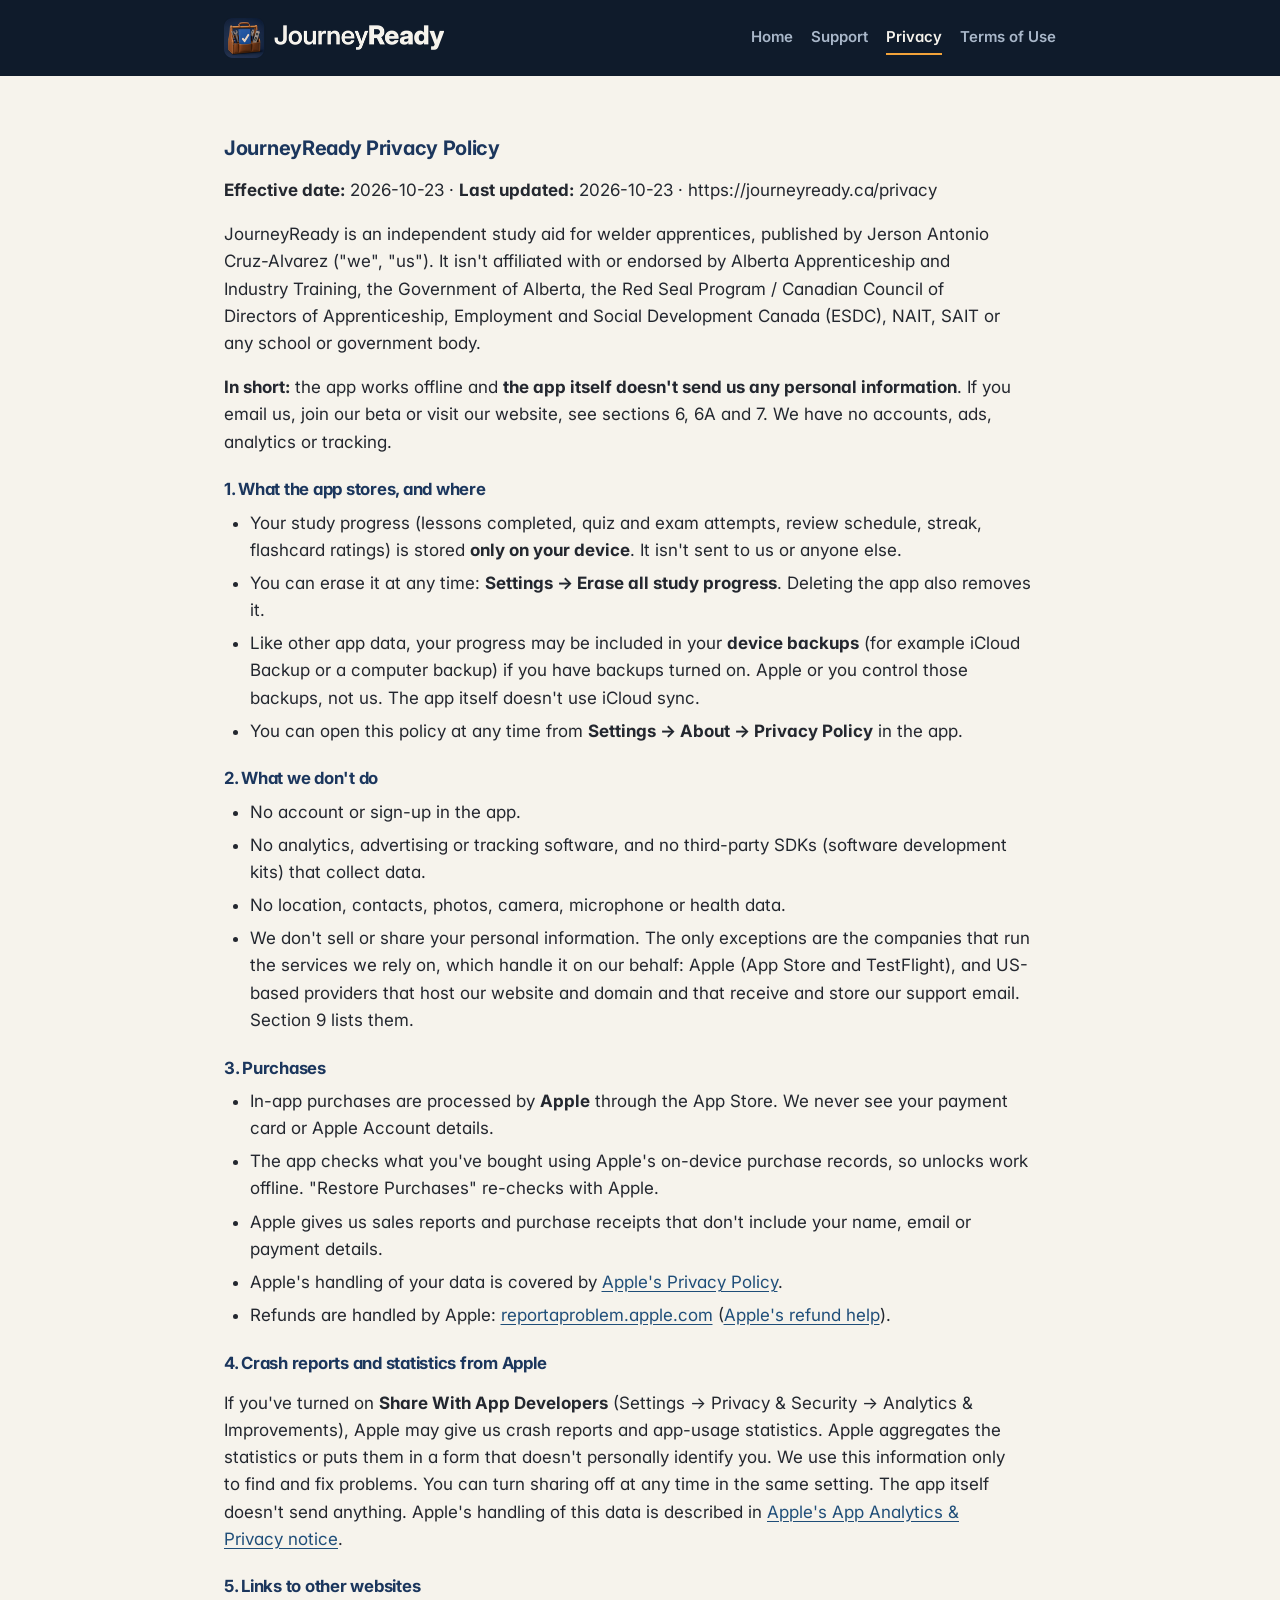
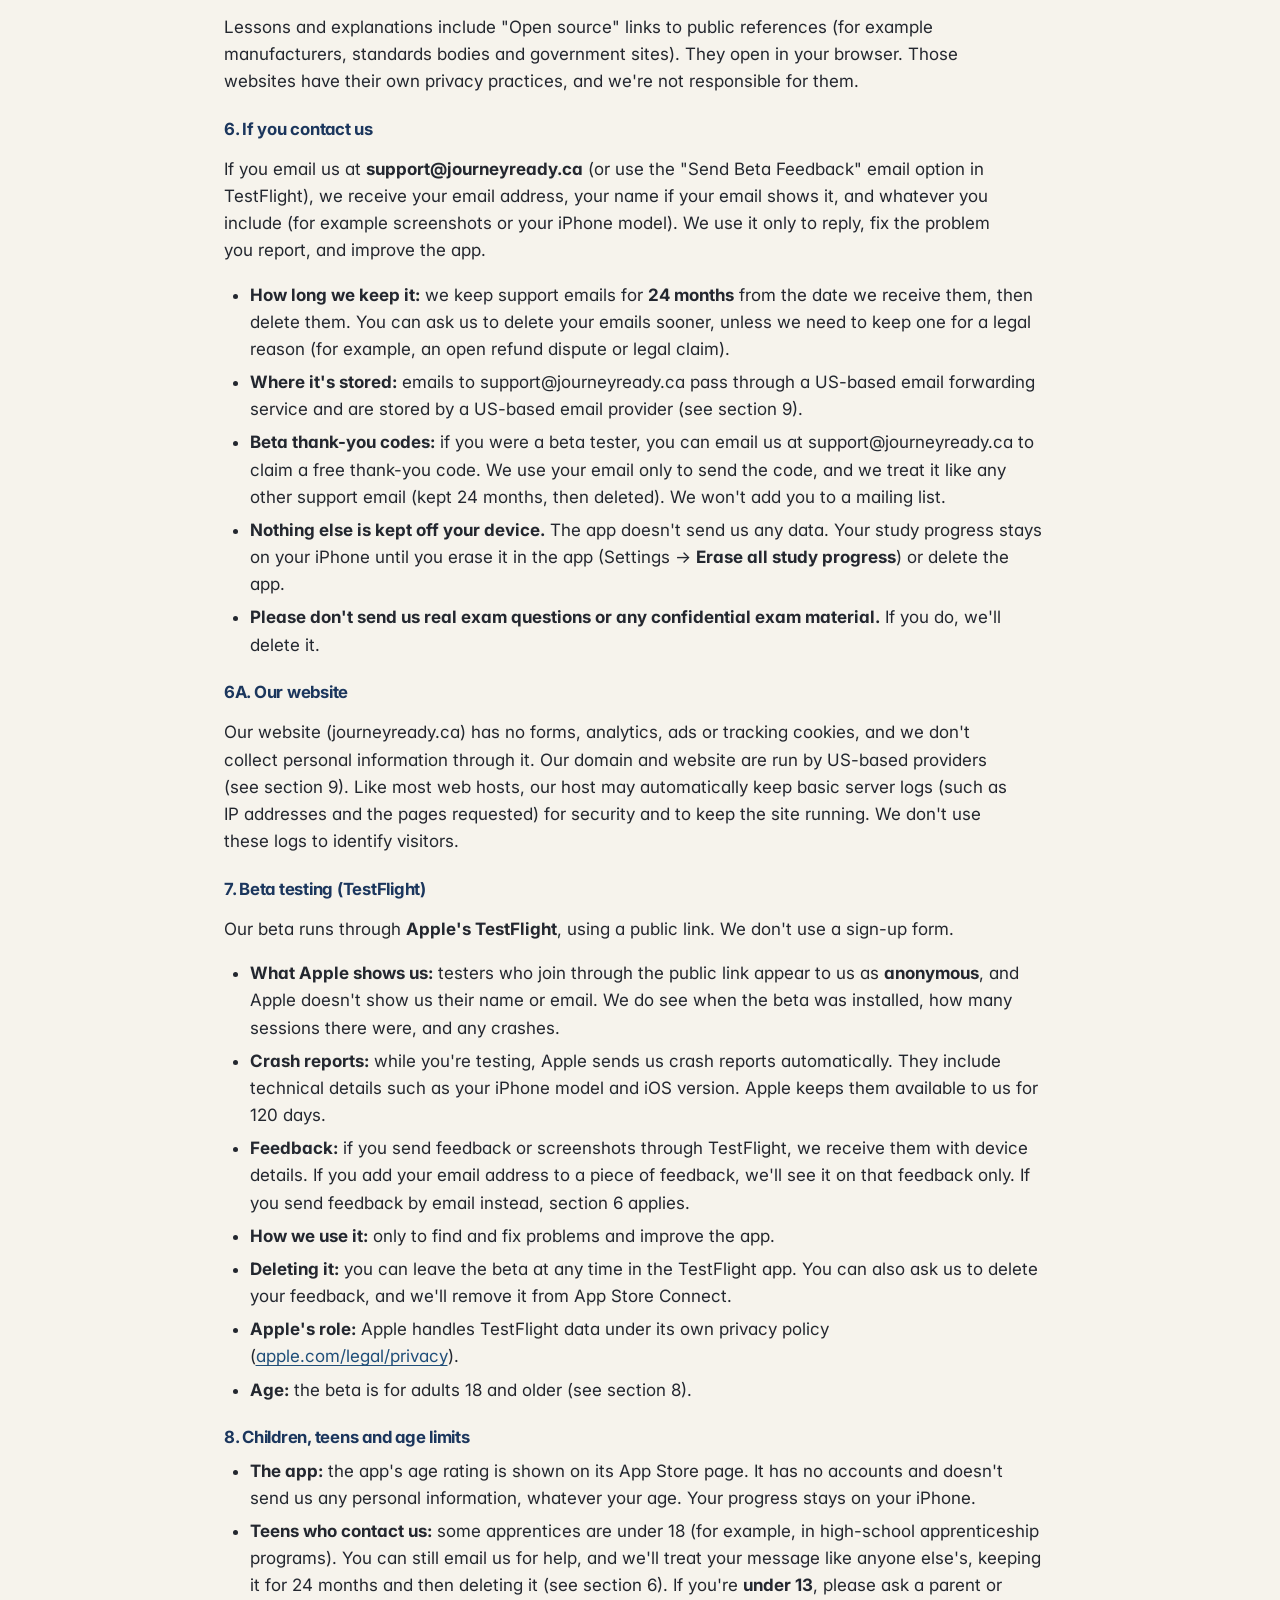
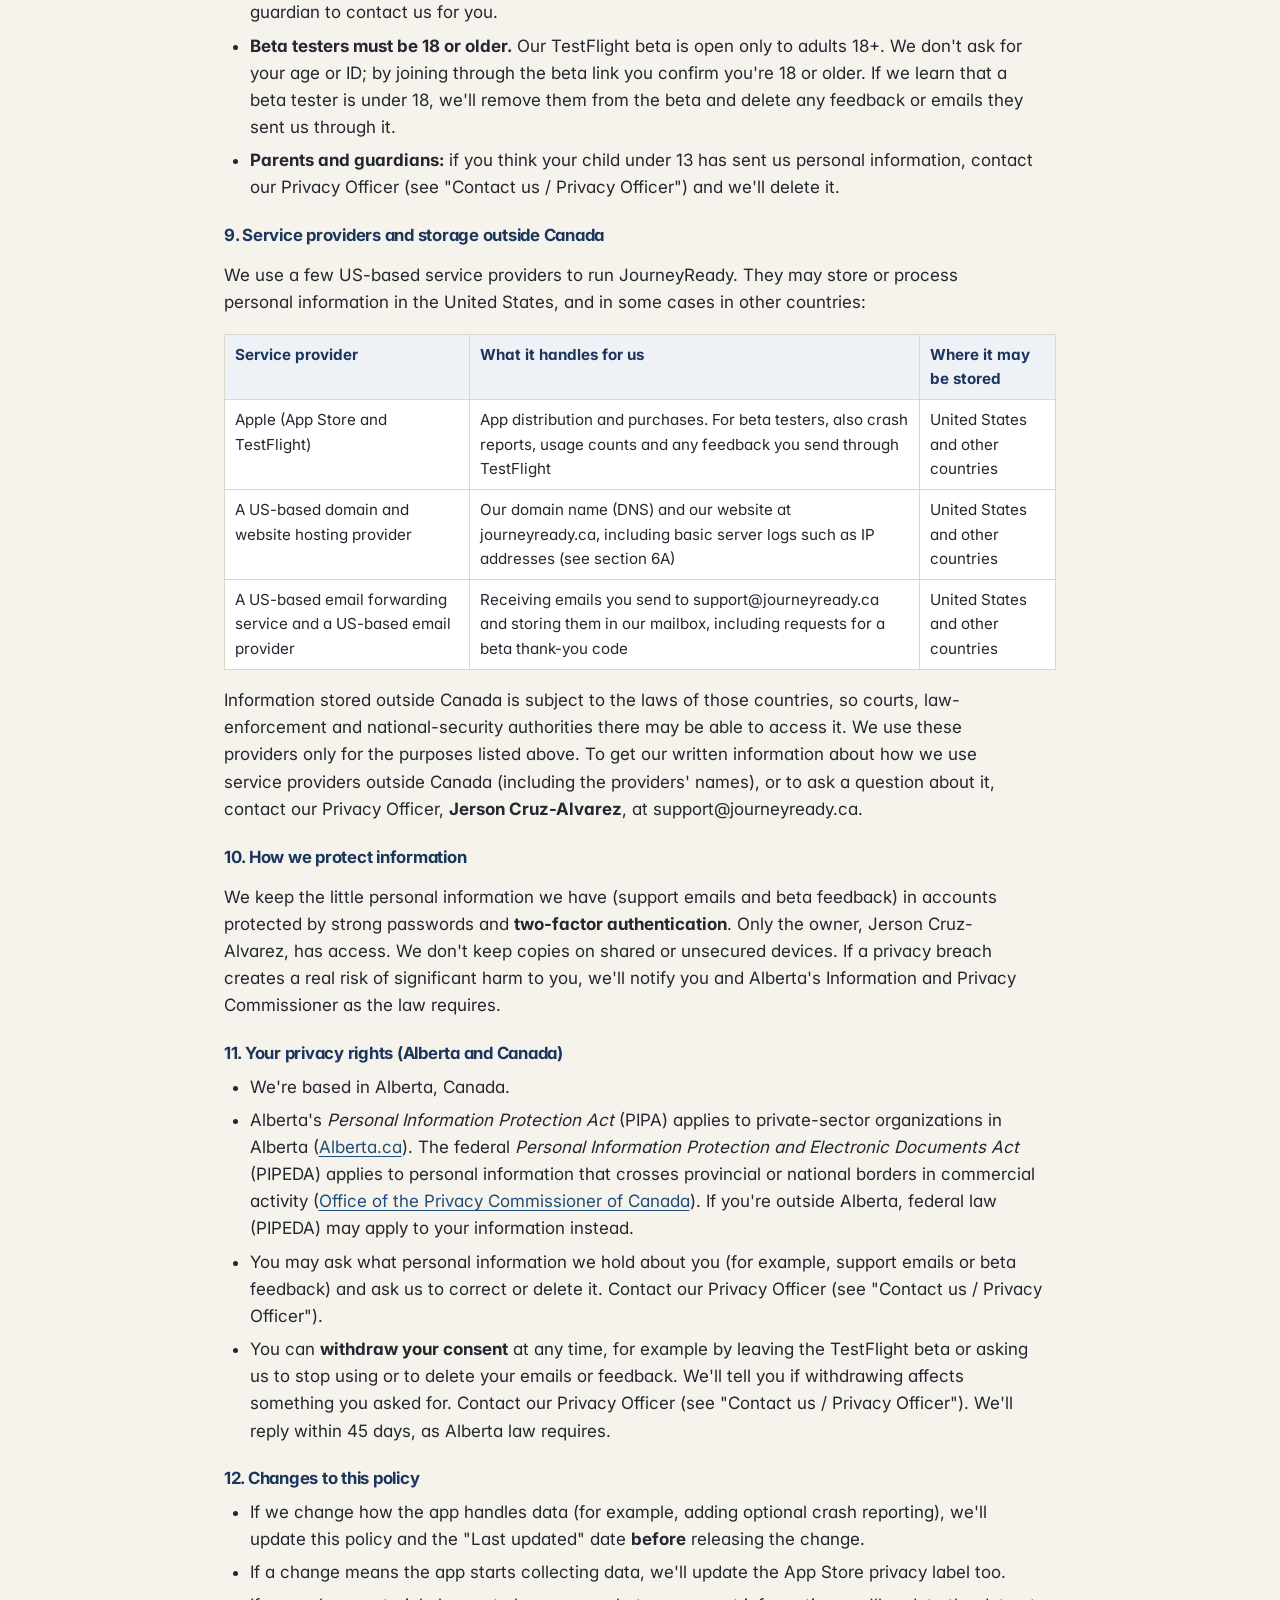
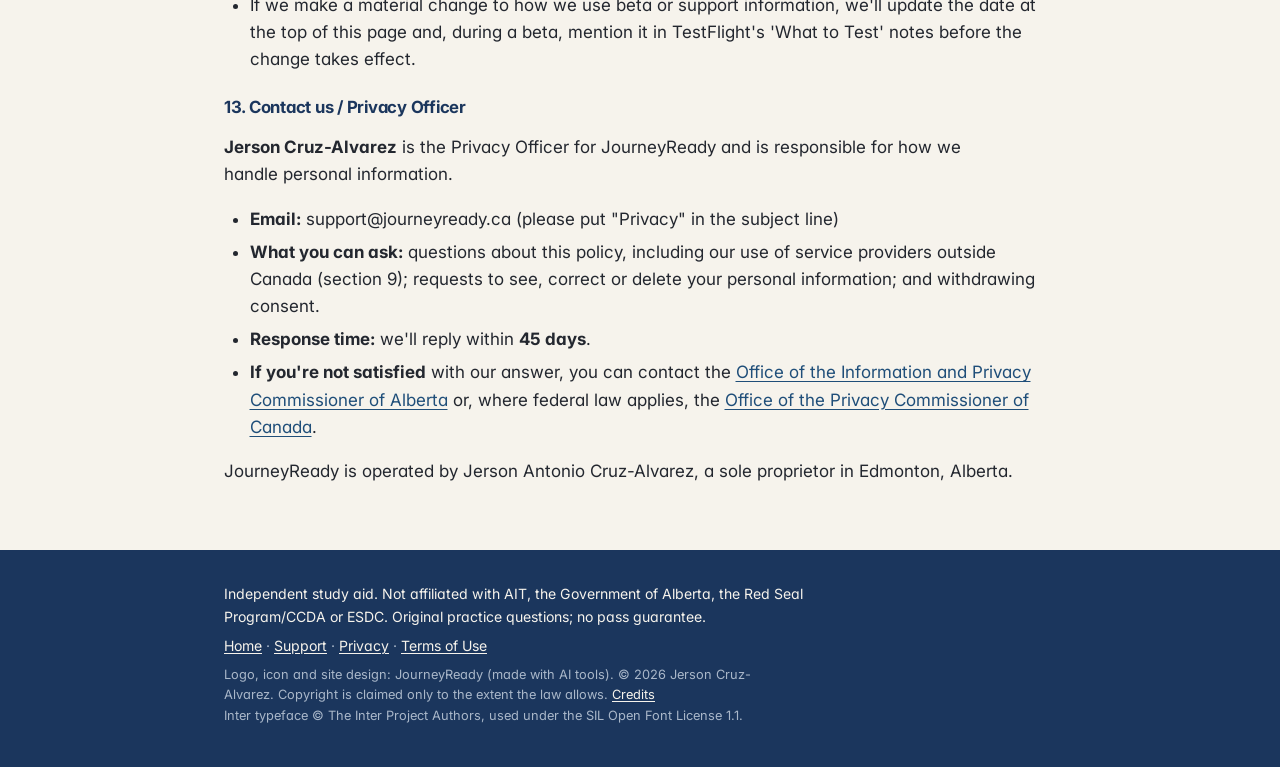
==== privacy/index.html @ 091c0ff6 "JourneyReady website" ====
<!doctype html>
<html lang="en-CA">
<head>
<meta charset="utf-8">
<meta name="viewport" content="width=device-width, initial-scale=1">
<meta http-equiv="Content-Security-Policy" content="default-src 'none'; style-src 'self'; font-src 'self'; img-src 'self'; base-uri 'none'; form-action 'none'">
<meta name="referrer" content="no-referrer">
<title>JourneyReady Privacy Policy</title>
<link rel="icon" href="/assets/favicon-32.png" sizes="32x32" type="image/png">
<link rel="icon" href="/assets/favicon-48.png" sizes="48x48" type="image/png">
<link rel="apple-touch-icon" sizes="180x180" href="/assets/apple-touch-icon.png">
<link rel="stylesheet" href="/assets/site.css">
</head>
<body class="page-privacy">
<div class="site-header"><div class="wrap">
  <a class="brand" href="/"><img src="/assets/journeyready-lockup-dark.png" alt="JourneyReady" width="220" height="40"></a>
  <nav aria-label="Site"><a href="/">Home</a> <a href="/support/">Support</a> <a href="/privacy/" aria-current="page">Privacy</a> <a href="/terms/">Terms of Use</a></nav>
</div></div>
<main class="wrap content">
<h3>JourneyReady Privacy Policy</h3>
<p><strong>Effective date:</strong> 2026-10-23  ·  <strong>Last updated:</strong> 2026-10-23  ·  https://journeyready.ca/privacy</p>
<p>JourneyReady is an independent study aid for welder apprentices, published by Jerson Antonio Cruz-Alvarez ("we", "us"). It isn't affiliated with or endorsed by Alberta Apprenticeship and Industry Training, the Government of Alberta, the Red Seal Program / Canadian Council of Directors of Apprenticeship, Employment and Social Development Canada (ESDC), NAIT, SAIT or any school or government body.</p>
<p><strong>In short:</strong> the app works offline and <strong>the app itself doesn't send us any personal information</strong>. If you email us, join our beta or visit our website, see sections 6, 6A and 7. We have no accounts, ads, analytics or tracking.</p>
<h4>1. What the app stores, and where</h4>
<ul>
<li>Your study progress (lessons completed, quiz and exam attempts, review schedule, streak, flashcard ratings) is stored <strong>only on your device</strong>. It isn't sent to us or anyone else.</li>
<li>You can erase it at any time: <strong>Settings → Erase all study progress</strong>. Deleting the app also removes it.</li>
<li>Like other app data, your progress may be included in your <strong>device backups</strong> (for example iCloud Backup or a computer backup) if you have backups turned on. Apple or you control those backups, not us. The app itself doesn't use iCloud sync.</li>
<li>You can open this policy at any time from <strong>Settings → About → Privacy Policy</strong> in the app.</li>
</ul>
<h4>2. What we don't do</h4>
<ul>
<li>No account or sign-up in the app.</li>
<li>No analytics, advertising or tracking software, and no third-party SDKs (software development kits) that collect data.</li>
<li>No location, contacts, photos, camera, microphone or health data.</li>
<li>We don't sell or share your personal information. The only exceptions are the companies that run the services we rely on, which handle it on our behalf: Apple (App Store and TestFlight), and US-based providers that host our website and domain and that receive and store our support email. Section 9 lists them.</li>
</ul>
<h4>3. Purchases</h4>
<ul>
<li>In-app purchases are processed by <strong>Apple</strong> through the App Store. We never see your payment card or Apple Account details.</li>
<li>The app checks what you've bought using Apple's on-device purchase records, so unlocks work offline. "Restore Purchases" re-checks with Apple.</li>
<li>Apple gives us sales reports and purchase receipts that don't include your name, email or payment details.</li>
<li>Apple's handling of your data is covered by <a href="https://www.apple.com/legal/privacy/">Apple's Privacy Policy</a>.</li>
<li>Refunds are handled by Apple: <a href="https://reportaproblem.apple.com/">reportaproblem.apple.com</a> (<a href="https://support.apple.com/en-ca/118223">Apple's refund help</a>).</li>
</ul>
<h4>4. Crash reports and statistics from Apple</h4>
<p>If you've turned on <strong>Share With App Developers</strong> (Settings → Privacy &amp; Security → Analytics &amp; Improvements), Apple may give us crash reports and app-usage statistics. Apple aggregates the statistics or puts them in a form that doesn't personally identify you. We use this information only to find and fix problems. You can turn sharing off at any time in the same setting. The app itself doesn't send anything. Apple's handling of this data is described in <a href="https://www.apple.com/legal/privacy/data/en/app-analytics/">Apple's App Analytics &amp; Privacy notice</a>.</p>
<h4>5. Links to other websites</h4>
<p>Lessons and explanations include "Open source" links to public references (for example manufacturers, standards bodies and government sites). They open in your browser. Those websites have their own privacy practices, and we're not responsible for them.</p>
<h4>6. If you contact us</h4>
<p>If you email us at <strong>support@journeyready.ca</strong> (or use the "Send Beta Feedback" email option in TestFlight), we receive your email address, your name if your email shows it, and whatever you include (for example screenshots or your iPhone model). We use it only to reply, fix the problem you report, and improve the app.</p>
<ul>
<li><strong>How long we keep it:</strong> we keep support emails for <strong>24 months</strong> from the date we receive them, then delete them. You can ask us to delete your emails sooner, unless we need to keep one for a legal reason (for example, an open refund dispute or legal claim).</li>
<li><strong>Where it's stored:</strong> emails to support@journeyready.ca pass through a US-based email forwarding service and are stored by a US-based email provider (see section 9).</li>
<li><strong>Beta thank-you codes:</strong> if you were a beta tester, you can email us at support@journeyready.ca to claim a free thank-you code. We use your email only to send the code, and we treat it like any other support email (kept 24 months, then deleted). We won't add you to a mailing list.</li>
<li><strong>Nothing else is kept off your device.</strong> The app doesn't send us any data. Your study progress stays on your iPhone until you erase it in the app (Settings → <strong>Erase all study progress</strong>) or delete the app.</li>
<li><strong>Please don't send us real exam questions or any confidential exam material.</strong> If you do, we'll delete it.</li>
</ul>
<h4>6A. Our website</h4>
<p>Our website (journeyready.ca) has no forms, analytics, ads or tracking cookies, and we don't collect personal information through it. Our domain and website are run by US-based providers (see section 9). Like most web hosts, our host may automatically keep basic server logs (such as IP addresses and the pages requested) for security and to keep the site running. We don't use these logs to identify visitors.</p>
<h4>7. Beta testing (TestFlight)</h4>
<p>Our beta runs through <strong>Apple's TestFlight</strong>, using a public link. We don't use a sign-up form.</p>
<ul>
<li><strong>What Apple shows us:</strong> testers who join through the public link appear to us as <strong>anonymous</strong>, and Apple doesn't show us their name or email. We do see when the beta was installed, how many sessions there were, and any crashes.</li>
<li><strong>Crash reports:</strong> while you're testing, Apple sends us crash reports automatically. They include technical details such as your iPhone model and iOS version. Apple keeps them available to us for 120 days.</li>
<li><strong>Feedback:</strong> if you send feedback or screenshots through TestFlight, we receive them with device details. If you add your email address to a piece of feedback, we'll see it on that feedback only. If you send feedback by email instead, section 6 applies.</li>
<li><strong>How we use it:</strong> only to find and fix problems and improve the app.</li>
<li><strong>Deleting it:</strong> you can leave the beta at any time in the TestFlight app. You can also ask us to delete your feedback, and we'll remove it from App Store Connect.</li>
<li><strong>Apple's role:</strong> Apple handles TestFlight data under its own privacy policy (<a href="https://www.apple.com/legal/privacy/">apple.com/legal/privacy</a>).</li>
<li><strong>Age:</strong> the beta is for adults 18 and older (see section 8).</li>
</ul>
<h4>8. Children, teens and age limits</h4>
<ul>
<li><strong>The app:</strong> the app's age rating is shown on its App Store page. It has no accounts and doesn't send us any personal information, whatever your age. Your progress stays on your iPhone.</li>
<li><strong>Teens who contact us:</strong> some apprentices are under 18 (for example, in high-school apprenticeship programs). You can still email us for help, and we'll treat your message like anyone else's, keeping it for 24 months and then deleting it (see section 6). If you're <strong>under 13</strong>, please ask a parent or guardian to contact us for you.</li>
<li><strong>Beta testers must be 18 or older.</strong> Our TestFlight beta is open only to adults 18+. We don't ask for your age or ID; by joining through the beta link you confirm you're 18 or older. If we learn that a beta tester is under 18, we'll remove them from the beta and delete any feedback or emails they sent us through it.</li>
<li><strong>Parents and guardians:</strong> if you think your child under 13 has sent us personal information, contact our Privacy Officer (see "Contact us / Privacy Officer") and we'll delete it.</li>
</ul>
<h4>9. Service providers and storage outside Canada</h4>
<p>We use a few US-based service providers to run JourneyReady. They may store or process personal information in the United States, and in some cases in other countries:</p>
<table>
<thead>
<tr>
<th>Service provider</th>
<th>What it handles for us</th>
<th>Where it may be stored</th>
</tr>
</thead>
<tbody>
<tr>
<td>Apple (App Store and TestFlight)</td>
<td>App distribution and purchases. For beta testers, also crash reports, usage counts and any feedback you send through TestFlight</td>
<td>United States and other countries</td>
</tr>
<tr>
<td>A US-based domain and website hosting provider</td>
<td>Our domain name (DNS) and our website at journeyready.ca, including basic server logs such as IP addresses (see section 6A)</td>
<td>United States and other countries</td>
</tr>
<tr>
<td>A US-based email forwarding service and a US-based email provider</td>
<td>Receiving emails you send to support@journeyready.ca and storing them in our mailbox, including requests for a beta thank-you code</td>
<td>United States and other countries</td>
</tr>
</tbody>
</table>
<p>Information stored outside Canada is subject to the laws of those countries, so courts, law-enforcement and national-security authorities there may be able to access it. We use these providers only for the purposes listed above.
To get our written information about how we use service providers outside Canada (including the providers' names), or to ask a question about it, contact our Privacy Officer, <strong>Jerson Cruz-Alvarez</strong>, at support@journeyready.ca.</p>
<h4>10. How we protect information</h4>
<p>We keep the little personal information we have (support emails and beta feedback) in accounts protected by strong passwords and <strong>two-factor authentication</strong>. Only the owner, Jerson Cruz-Alvarez, has access. We don't keep copies on shared or unsecured devices. If a privacy breach creates a real risk of significant harm to you, we'll notify you and Alberta's Information and Privacy Commissioner as the law requires.</p>
<h4>11. Your privacy rights (Alberta and Canada)</h4>
<ul>
<li>We're based in Alberta, Canada.</li>
<li>Alberta's <em>Personal Information Protection Act</em> (PIPA) applies to private-sector organizations in Alberta (<a href="https://www.alberta.ca/personal-information-protection-act">Alberta.ca</a>). The federal <em>Personal Information Protection and Electronic Documents Act</em> (PIPEDA) applies to personal information that crosses provincial or national borders in commercial activity (<a href="https://www.priv.gc.ca/en/privacy-topics/privacy-laws-in-canada/the-personal-information-protection-and-electronic-documents-act-pipeda/pipeda_brief/">Office of the Privacy Commissioner of Canada</a>). If you're outside Alberta, federal law (PIPEDA) may apply to your information instead.</li>
<li>You may ask what personal information we hold about you (for example, support emails or beta feedback) and ask us to correct or delete it. Contact our Privacy Officer (see "Contact us / Privacy Officer").</li>
<li>You can <strong>withdraw your consent</strong> at any time, for example by leaving the TestFlight beta or asking us to stop using or to delete your emails or feedback. We'll tell you if withdrawing affects something you asked for. Contact our Privacy Officer (see "Contact us / Privacy Officer"). We'll reply within 45 days, as Alberta law requires.</li>
</ul>
<h4>12. Changes to this policy</h4>
<ul>
<li>If we change how the app handles data (for example, adding optional crash reporting), we'll update this policy and the "Last updated" date <strong>before</strong> releasing the change.</li>
<li>If a change means the app starts collecting data, we'll update the App Store privacy label too.</li>
<li>If we make a material change to how we use beta or support information, we'll update the date at the top of this page and, during a beta, mention it in TestFlight's 'What to Test' notes before the change takes effect.</li>
</ul>
<h4>13. Contact us / Privacy Officer</h4>
<p><strong>Jerson Cruz-Alvarez</strong> is the Privacy Officer for JourneyReady and is responsible for how we handle personal information.</p>
<ul>
<li><strong>Email:</strong> support@journeyready.ca (please put "Privacy" in the subject line)</li>
<li><strong>What you can ask:</strong> questions about this policy, including our use of service providers outside Canada (section 9); requests to see, correct or delete your personal information; and withdrawing consent.</li>
<li><strong>Response time:</strong> we'll reply within <strong>45 days</strong>.</li>
<li><strong>If you're not satisfied</strong> with our answer, you can contact the <a href="https://oipc.ab.ca/">Office of the Information and Privacy Commissioner of Alberta</a> or, where federal law applies, the <a href="https://www.priv.gc.ca/">Office of the Privacy Commissioner of Canada</a>.</li>
</ul>
<p>JourneyReady is operated by Jerson Antonio Cruz-Alvarez, a sole proprietor in Edmonton, Alberta.</p>
</main>
<footer class="site-footer"><div class="wrap">
  <p class="site-disclaimer">Independent study aid. Not affiliated with AIT, the Government of Alberta, the Red Seal Program/CCDA or ESDC. Original practice questions; no pass guarantee.</p>
  <p><a href="/">Home</a> · <a href="/support/">Support</a> · <a href="/privacy/">Privacy</a> · <a href="/terms/">Terms of Use</a></p>
  <p class="credit">Logo, icon and site design: JourneyReady (made with AI tools). © 2026 Jerson Cruz-Alvarez. Copyright is claimed only to the extent the law allows. <a href="/support/#credits">Credits</a><br>Inter typeface © The Inter Project Authors, used under the SIL Open Font License 1.1.</p>
</div></footer>
</body>
</html>
---- assets/site.css ----
/* journeyready.ca: brand stylesheet (brand/BRAND.md). Self-hosted font only; no external requests. */
@font-face{font-family:"Inter";src:url("fonts/Inter-Variable-latin.woff2") format("woff2");font-weight:100 900;font-display:swap}
:root{--navy:#1B365D;--night:#0F1B2B;--ink:#1F4E79;--amber:#F2A33A;--paper:#F6F3EC;--text:#23272F;--slate:#5C6672;--steel:#A9B7C9;--line:#DDD7CA;--card:#FFFFFF}
*{box-sizing:border-box}
html{-webkit-text-size-adjust:100%}
body{margin:0;font:17px/1.6 Inter,system-ui,-apple-system,"Segoe UI",Roboto,sans-serif;color:var(--text);background:var(--paper);font-feature-settings:"cv11" 1}
.wrap{max-width:880px;margin:0 auto;padding:0 24px}
a{color:var(--ink);text-underline-offset:.15em}
a:hover{color:var(--navy)}
:focus-visible{outline:3px solid var(--amber);outline-offset:2px;border-radius:4px}
/* header */
.site-header{background:var(--night);color:var(--paper)}
.site-header .wrap{display:flex;align-items:center;justify-content:space-between;gap:16px;min-height:76px;flex-wrap:wrap;padding-top:10px;padding-bottom:10px}
.brand img{display:block;height:40px;width:auto}
.site-header nav{display:flex;gap:6px 18px;flex-wrap:wrap;font-weight:600;font-size:15px}
.site-header nav a{color:var(--steel);text-decoration:none;padding:4px 0;border-bottom:2px solid transparent}
.site-header nav a:hover,.site-header nav a[aria-current=page]{color:var(--paper);border-bottom-color:var(--amber)}
/* content */
.content{padding-top:28px;padding-bottom:48px}
h1,h2,h3,h4{color:var(--navy);line-height:1.2;letter-spacing:-.015em}
h1{font-weight:800;font-size:clamp(2rem,5vw,3rem);margin:.4em 0 .35em}
h2{font-weight:700;font-size:1.7rem;margin:1.9em 0 .6em;padding-bottom:.3em;border-bottom:1px solid var(--line)}
h3{font-weight:700;font-size:1.25rem;margin:1.6em 0 .4em}
h4{font-weight:700;font-size:1.05rem;margin:1.4em 0 .3em}
p,li{max-width:72ch}
main ul,main ol{padding-left:1.5em;margin:.6em 0 1em}
main li{margin:.35em 0}
main li>ul,main li>ol{margin:.45em 0 .2em;padding-left:1.4em;list-style:circle}
main li li{margin:.25em 0}
code{font-size:.92em;background:#ECE7DC;padding:.05em .35em;border-radius:4px}
table{border-collapse:collapse;width:100%;margin:1em 0;font-size:.95rem;background:var(--card)}
td,th{border:1px solid var(--line);padding:8px 10px;vertical-align:top;text-align:left}
th{background:#EEF1F5;color:var(--navy)}
/* landing (home) classes from launch/landing.html */
.page-home .content>header{background:var(--night);color:var(--paper);margin:0 -24px;padding:28px 24px 30px;border-radius:0 0 20px 20px}
.page-home .content>header h1{color:var(--paper);margin-top:.2em}
.page-home .content>header .sub,.page-home .content>header .small{color:var(--steel)}
.page-home .content{padding-top:0}
.sub{color:var(--slate);font-size:1.15rem}
.small{color:var(--slate);font-size:.88rem}
.cta{display:inline-block;background:var(--amber);color:var(--night);font-weight:700;padding:13px 22px;border-radius:12px;text-decoration:none;margin:12px 0}
.cta:hover{color:var(--night);filter:brightness(1.05)}
.cta-pending{cursor:default;background:transparent;color:var(--amber);border:2px solid var(--amber)}
.cta-pending:hover{color:var(--amber);filter:none}
.grid{display:grid;grid-template-columns:repeat(auto-fit,minmax(240px,1fr));gap:14px}
.card{background:var(--card);border:1px solid var(--line);border-radius:14px;padding:16px 18px;box-shadow:0 2px 8px rgba(27,54,93,.06)}
.card strong{color:var(--navy)}
.q{background:var(--card);border:1px solid var(--line);border-radius:14px;padding:16px;margin:14px 0}.q ol{list-style:upper-alpha;padding-left:1.4em}
details{margin-top:8px}summary{cursor:pointer;color:var(--ink);font-weight:600}
.tag{font-size:.8rem;color:var(--slate)}
.content>footer{margin-top:3em;color:var(--slate);font-size:.88rem;border-top:1px solid var(--line);padding-top:1em}
/* site footer */
.site-footer{background:var(--navy);color:var(--steel);font-size:.88rem;padding:26px 0 34px}
.site-footer a{color:var(--paper)}
.site-footer p{margin:.5em 0}
.site-footer .site-disclaimer{color:var(--paper)}
.site-footer .credit{font-size:.8rem}
@media (max-width:520px){body{font-size:16px}.brand img{height:34px}}
@media print{.site-header,.site-footer{background:none;color:#000}}
@media (max-width:720px){table{display:block;overflow-x:auto;-webkit-overflow-scrolling:touch}}
.content{overflow-wrap:anywhere}
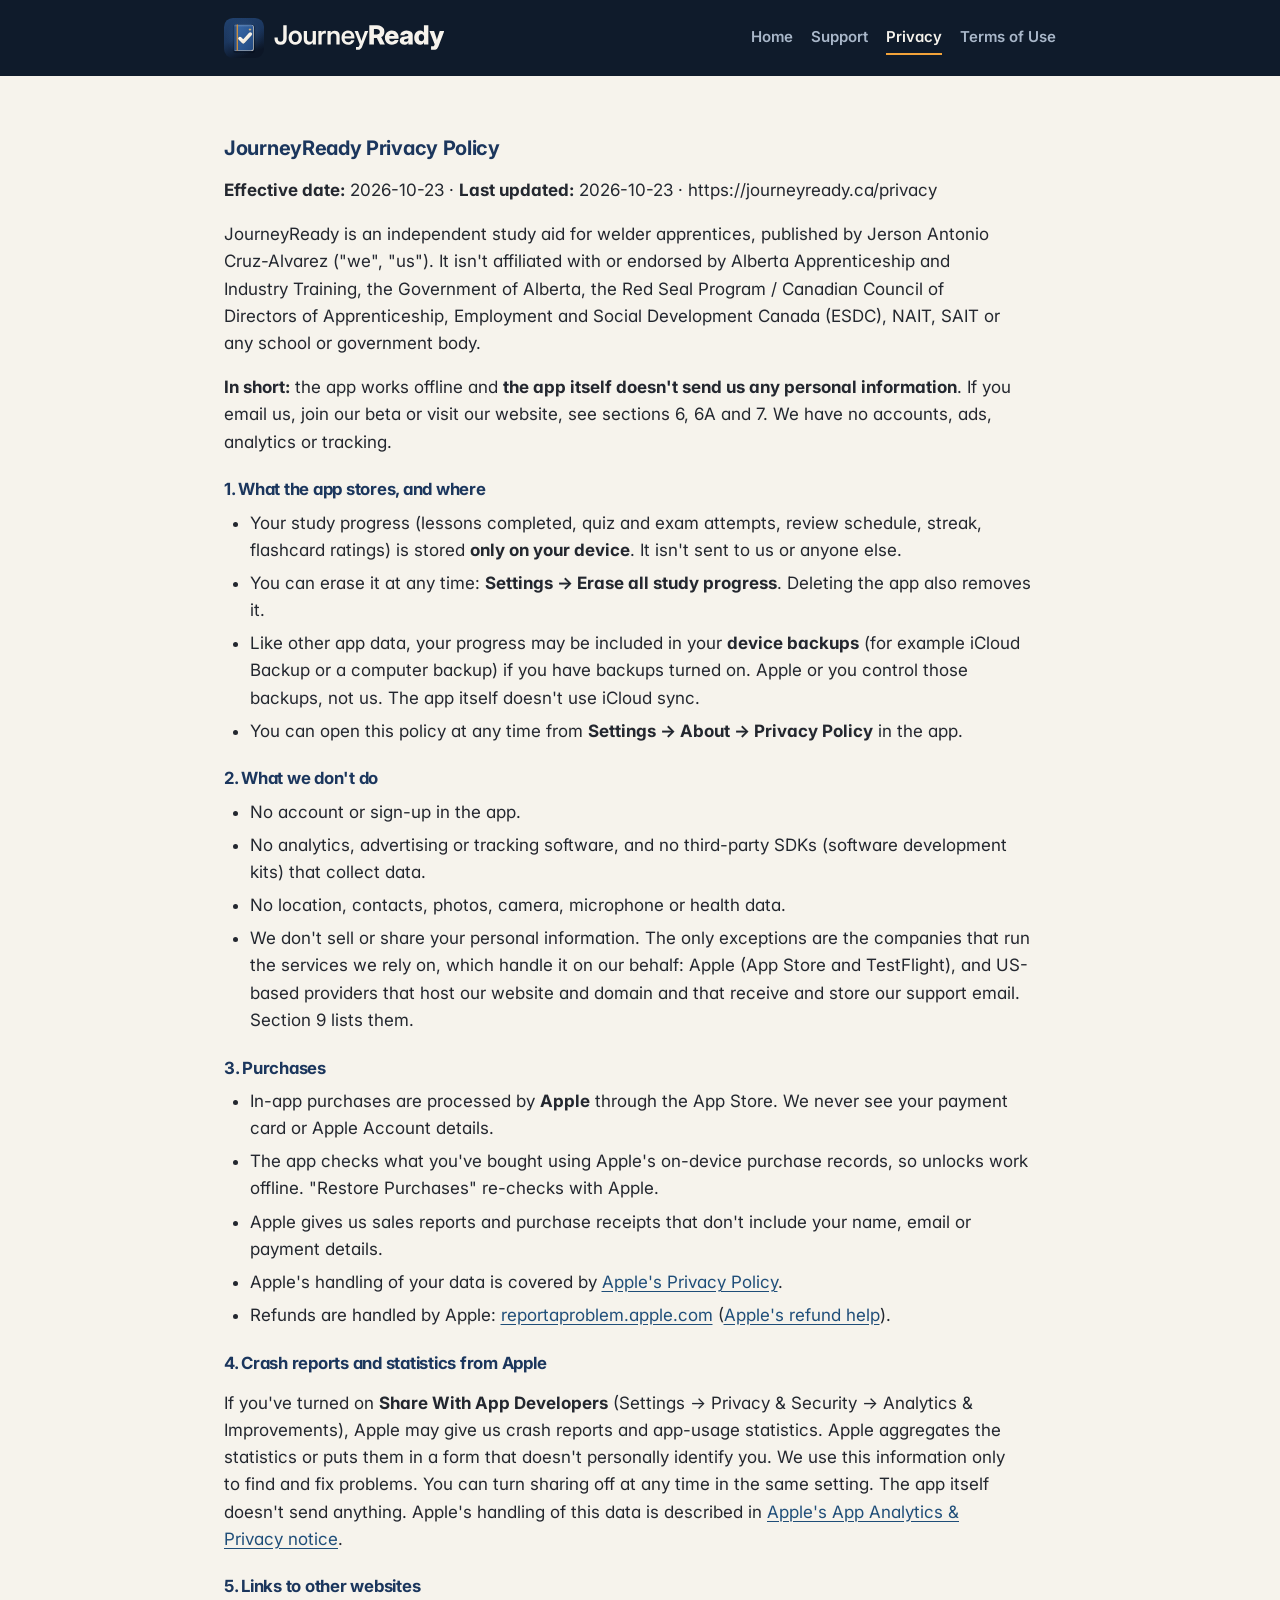
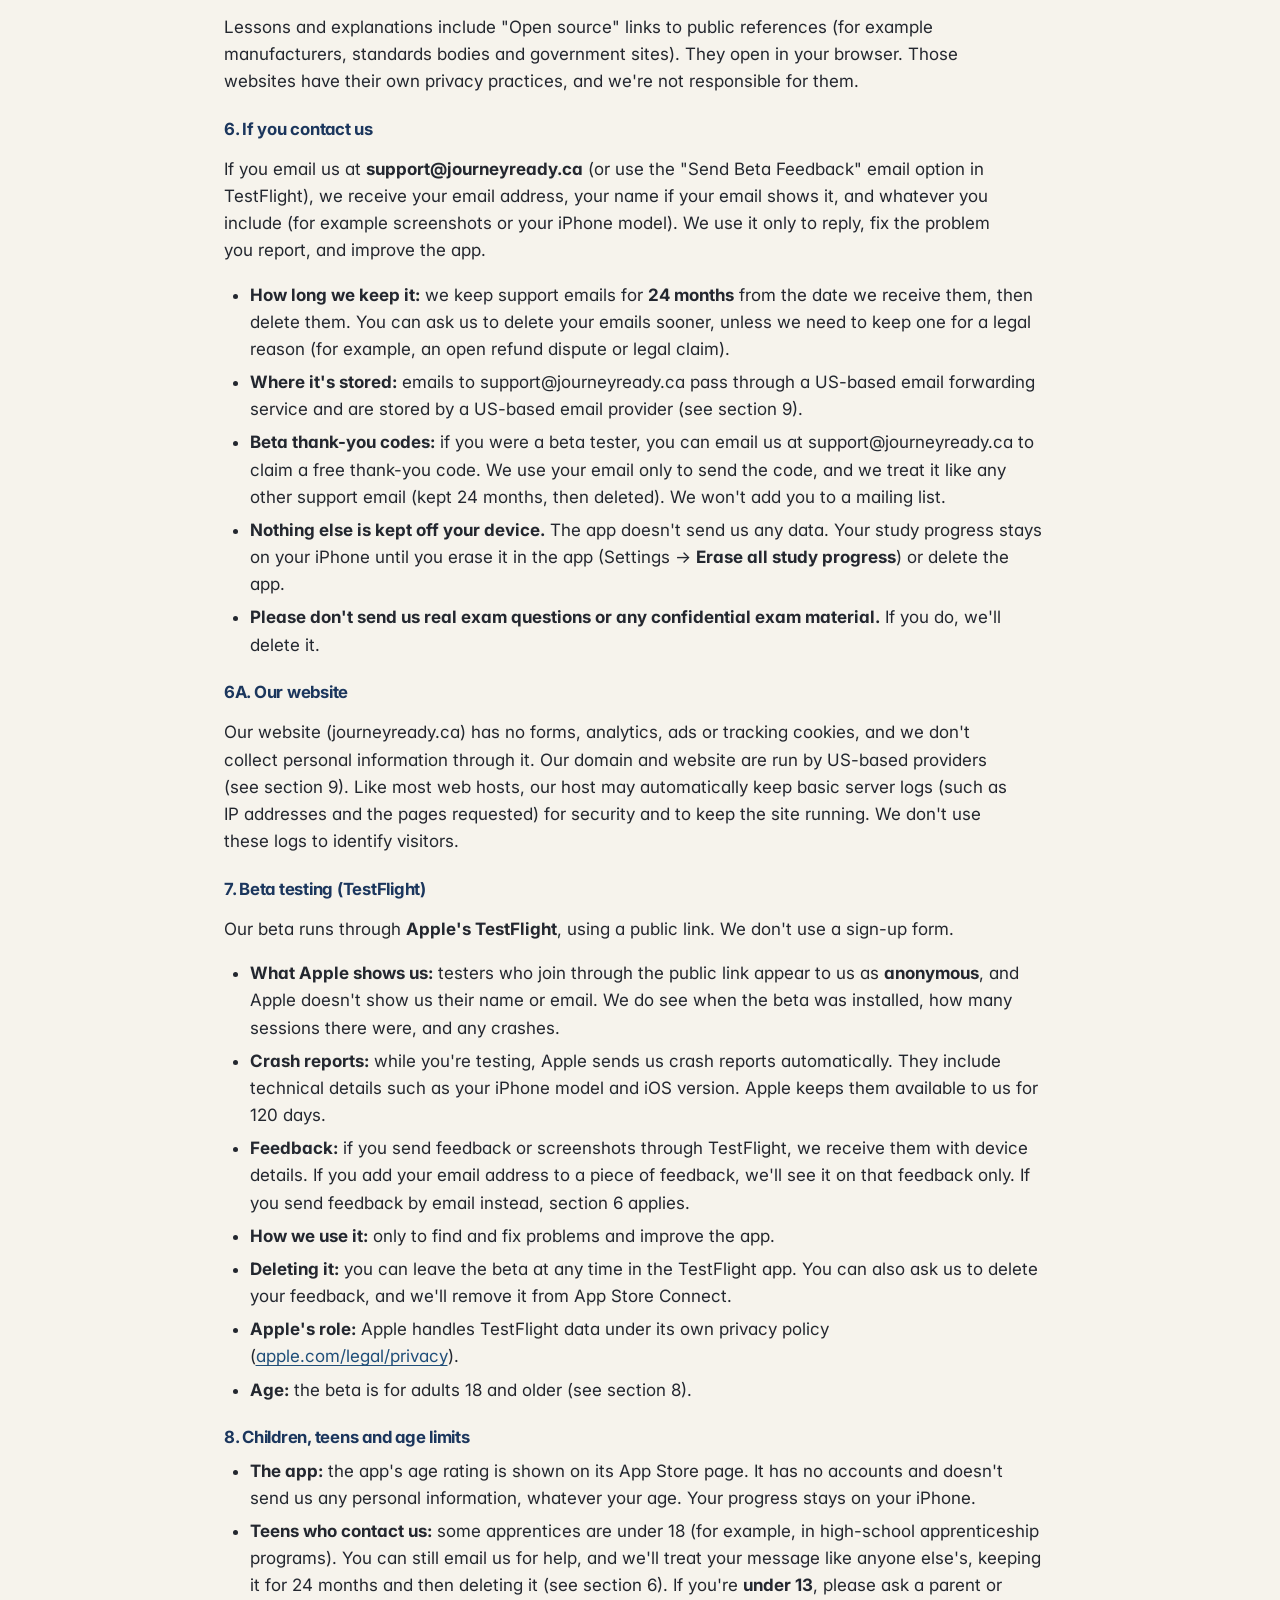
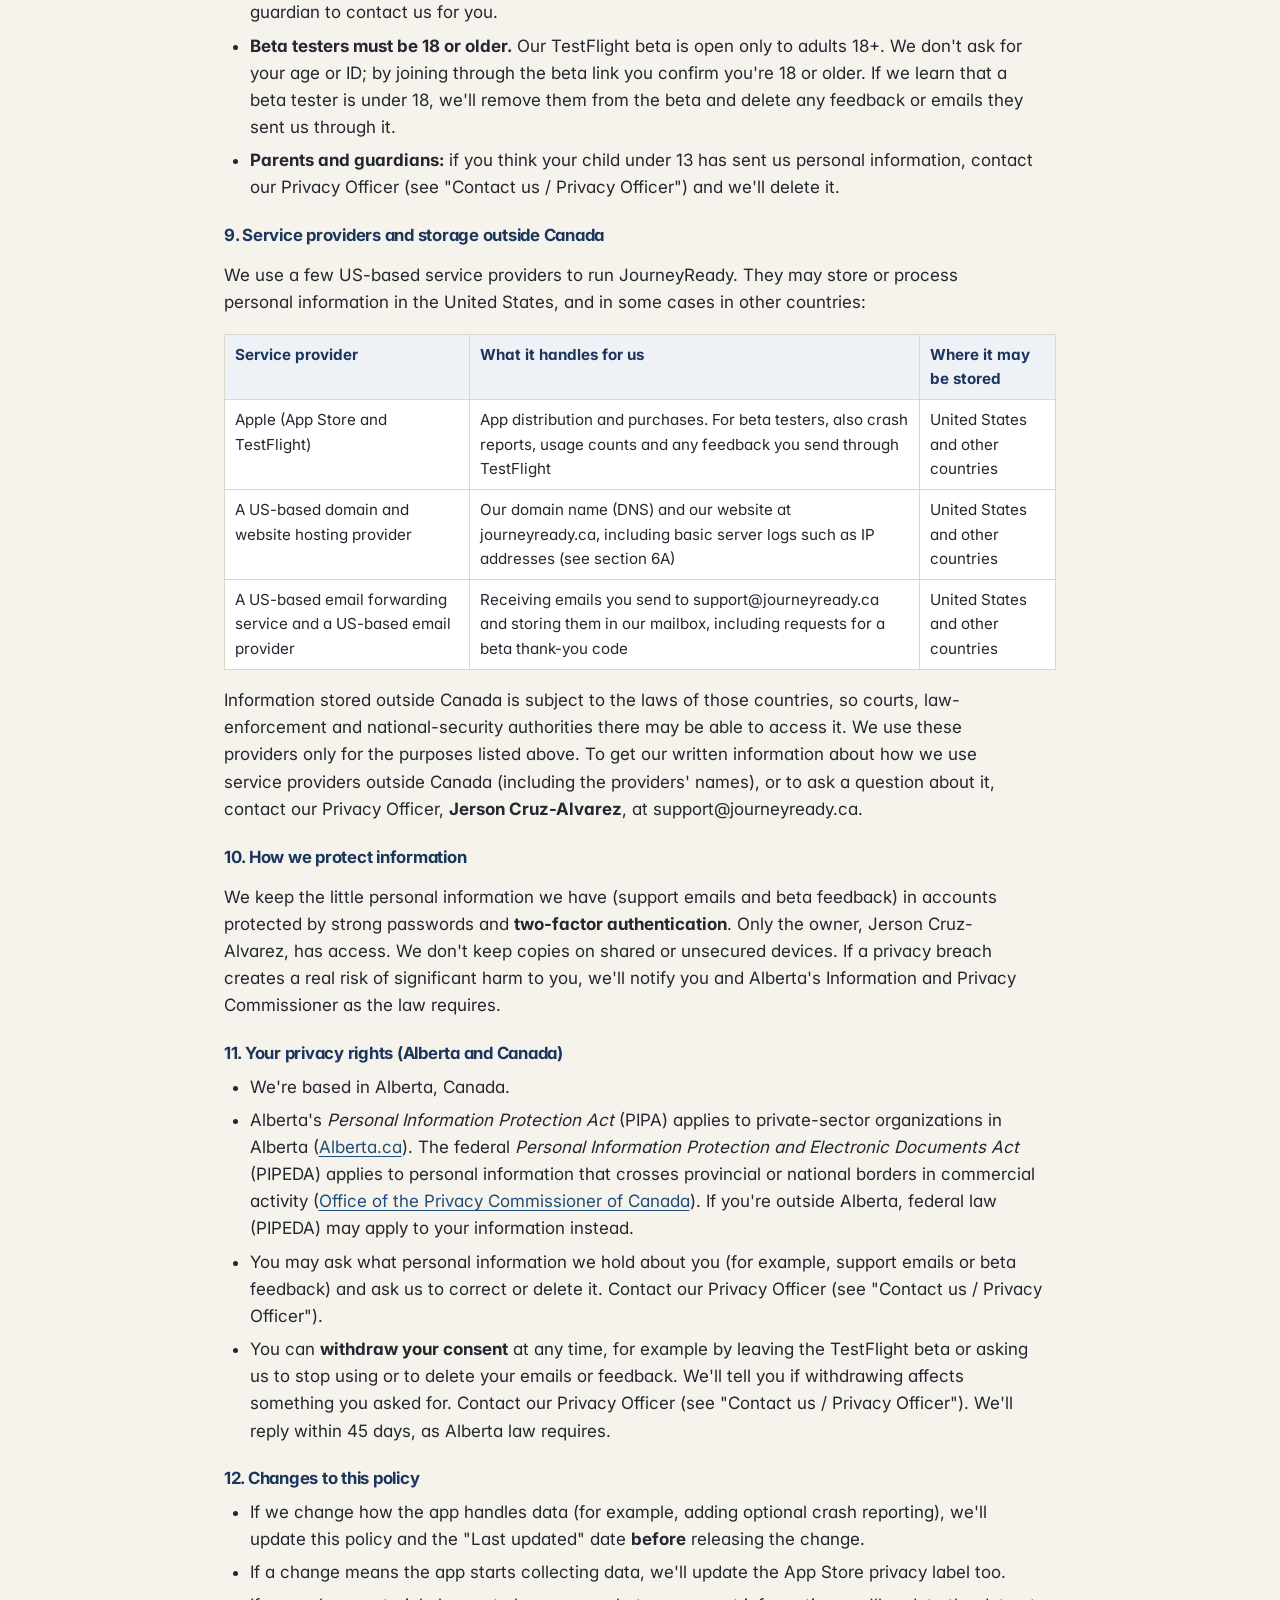
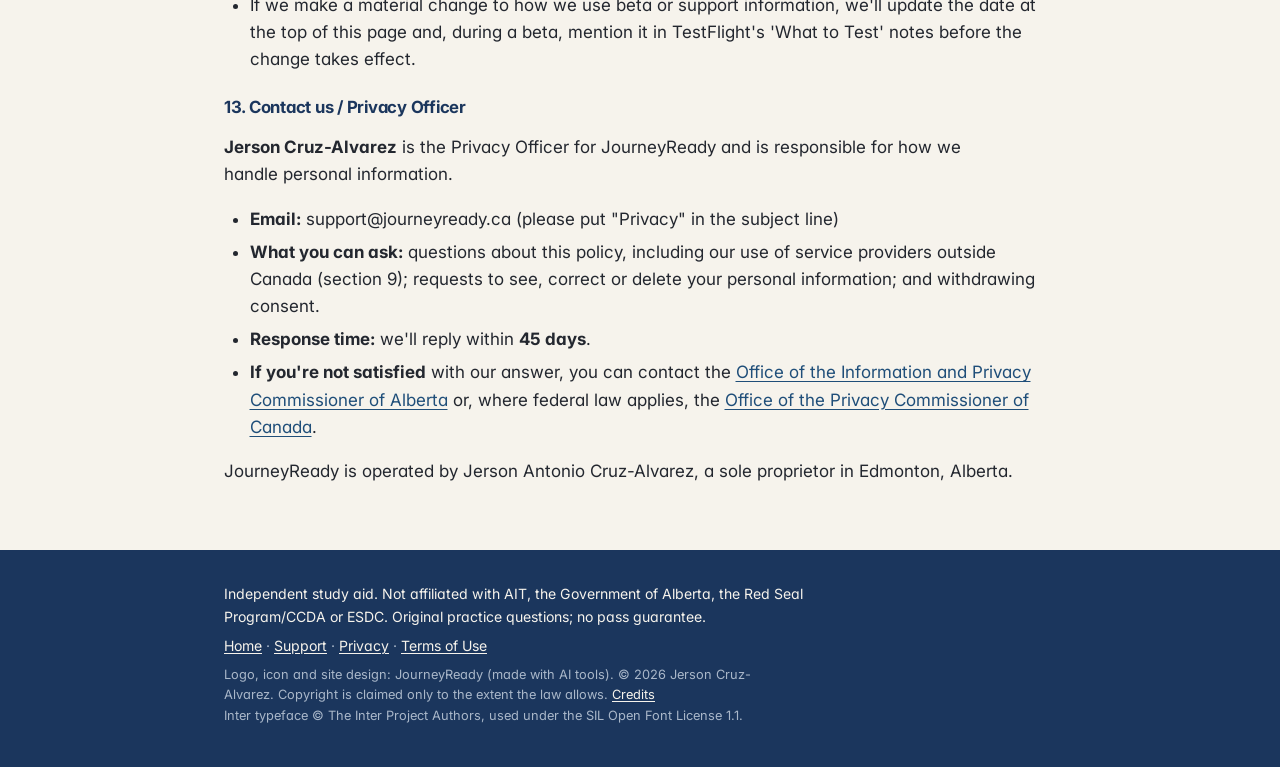
==== commit 42c5643a: "New app icon favicons" ====
--- a/privacy/index.html
+++ b/privacy/index.html
@@ -6,6 +6,7 @@
 <meta http-equiv="Content-Security-Policy" content="default-src 'none'; style-src 'self'; font-src 'self'; img-src 'self'; base-uri 'none'; form-action 'none'">
 <meta name="referrer" content="no-referrer">
 <title>JourneyReady Privacy Policy</title>
+<link rel="icon" href="/assets/favicon.svg" type="image/svg+xml">
 <link rel="icon" href="/assets/favicon-32.png" sizes="32x32" type="image/png">
 <link rel="icon" href="/assets/favicon-48.png" sizes="48x48" type="image/png">
 <link rel="apple-touch-icon" sizes="180x180" href="/assets/apple-touch-icon.png">
@@ -13,7 +14,7 @@
 </head>
 <body class="page-privacy">
 <div class="site-header"><div class="wrap">
-  <a class="brand" href="/"><img src="/assets/journeyready-lockup-dark.png" alt="JourneyReady" width="220" height="40"></a>
+  <a class="brand" href="/"><img src="/assets/journeyready-lockup-dark.svg" alt="JourneyReady" width="220" height="40"></a>
   <nav aria-label="Site"><a href="/">Home</a> <a href="/support/">Support</a> <a href="/privacy/" aria-current="page">Privacy</a> <a href="/terms/">Terms of Use</a></nav>
 </div></div>
 <main class="wrap content">
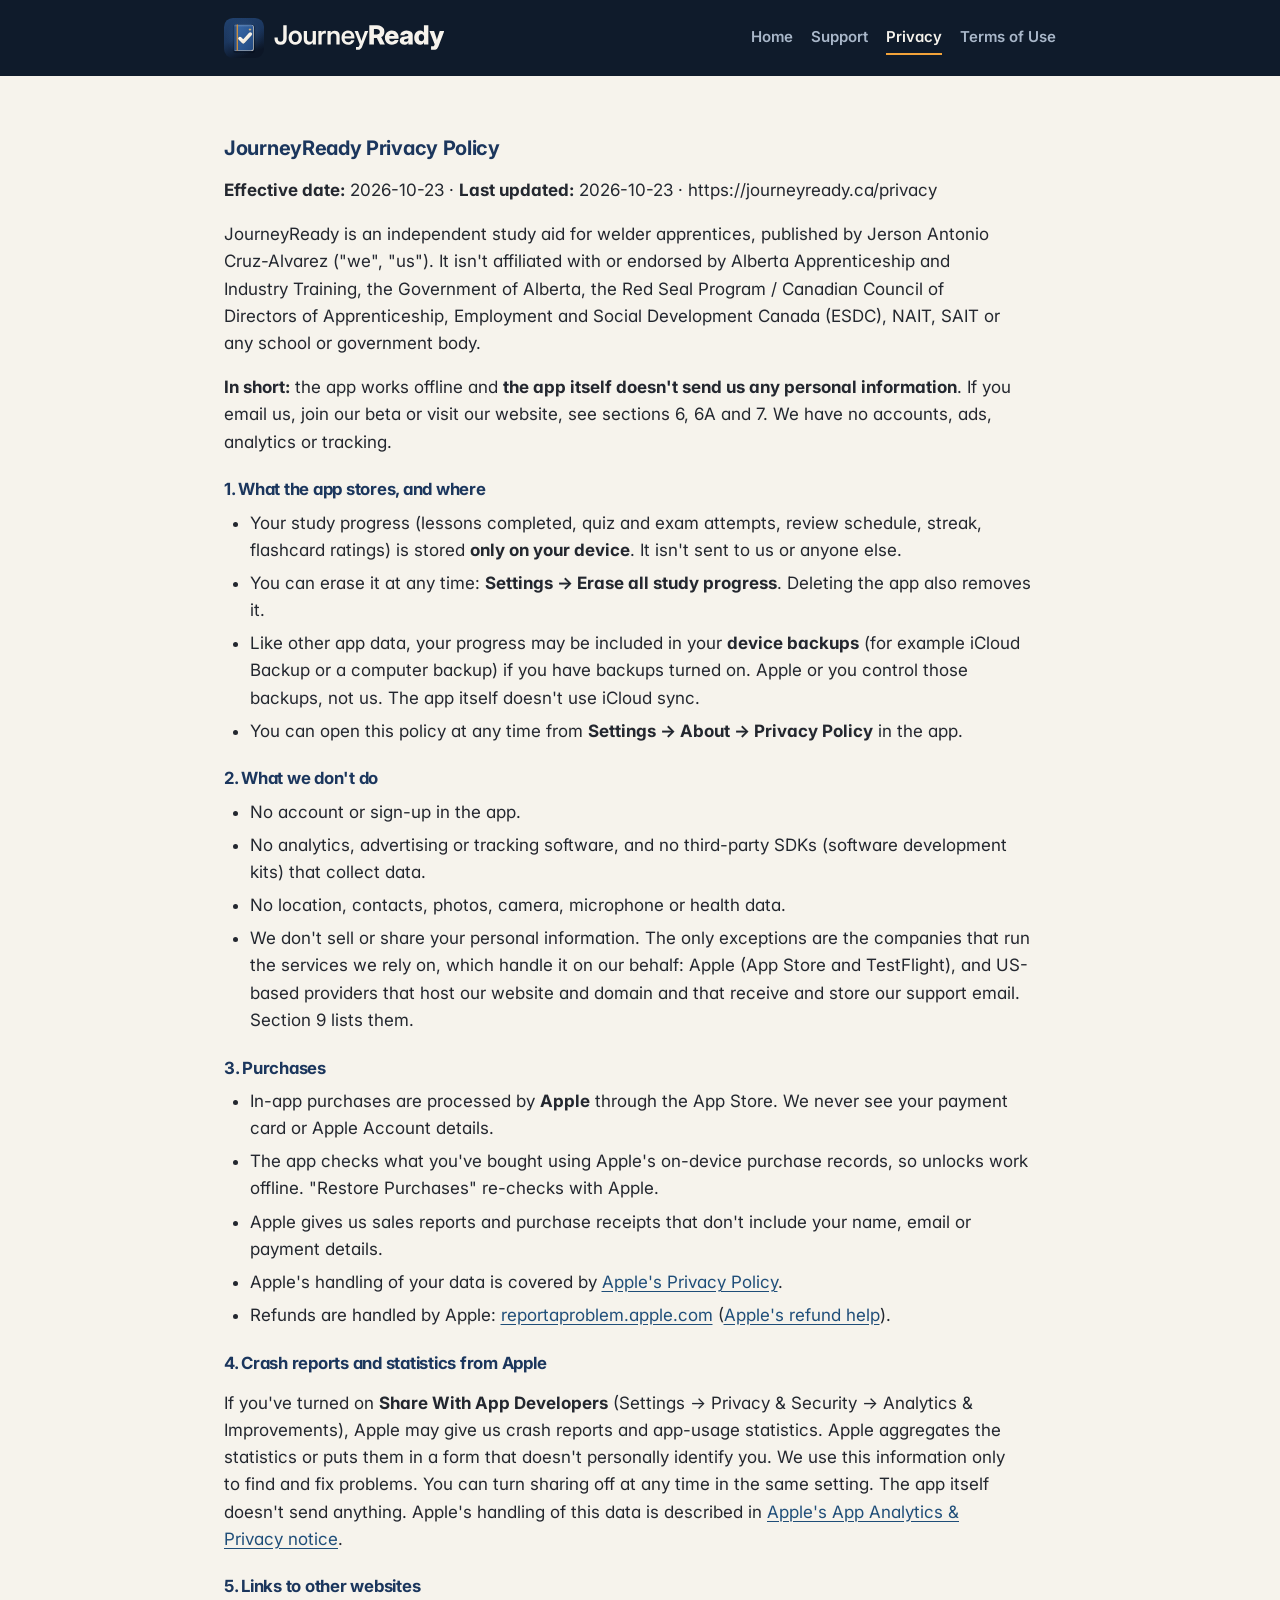
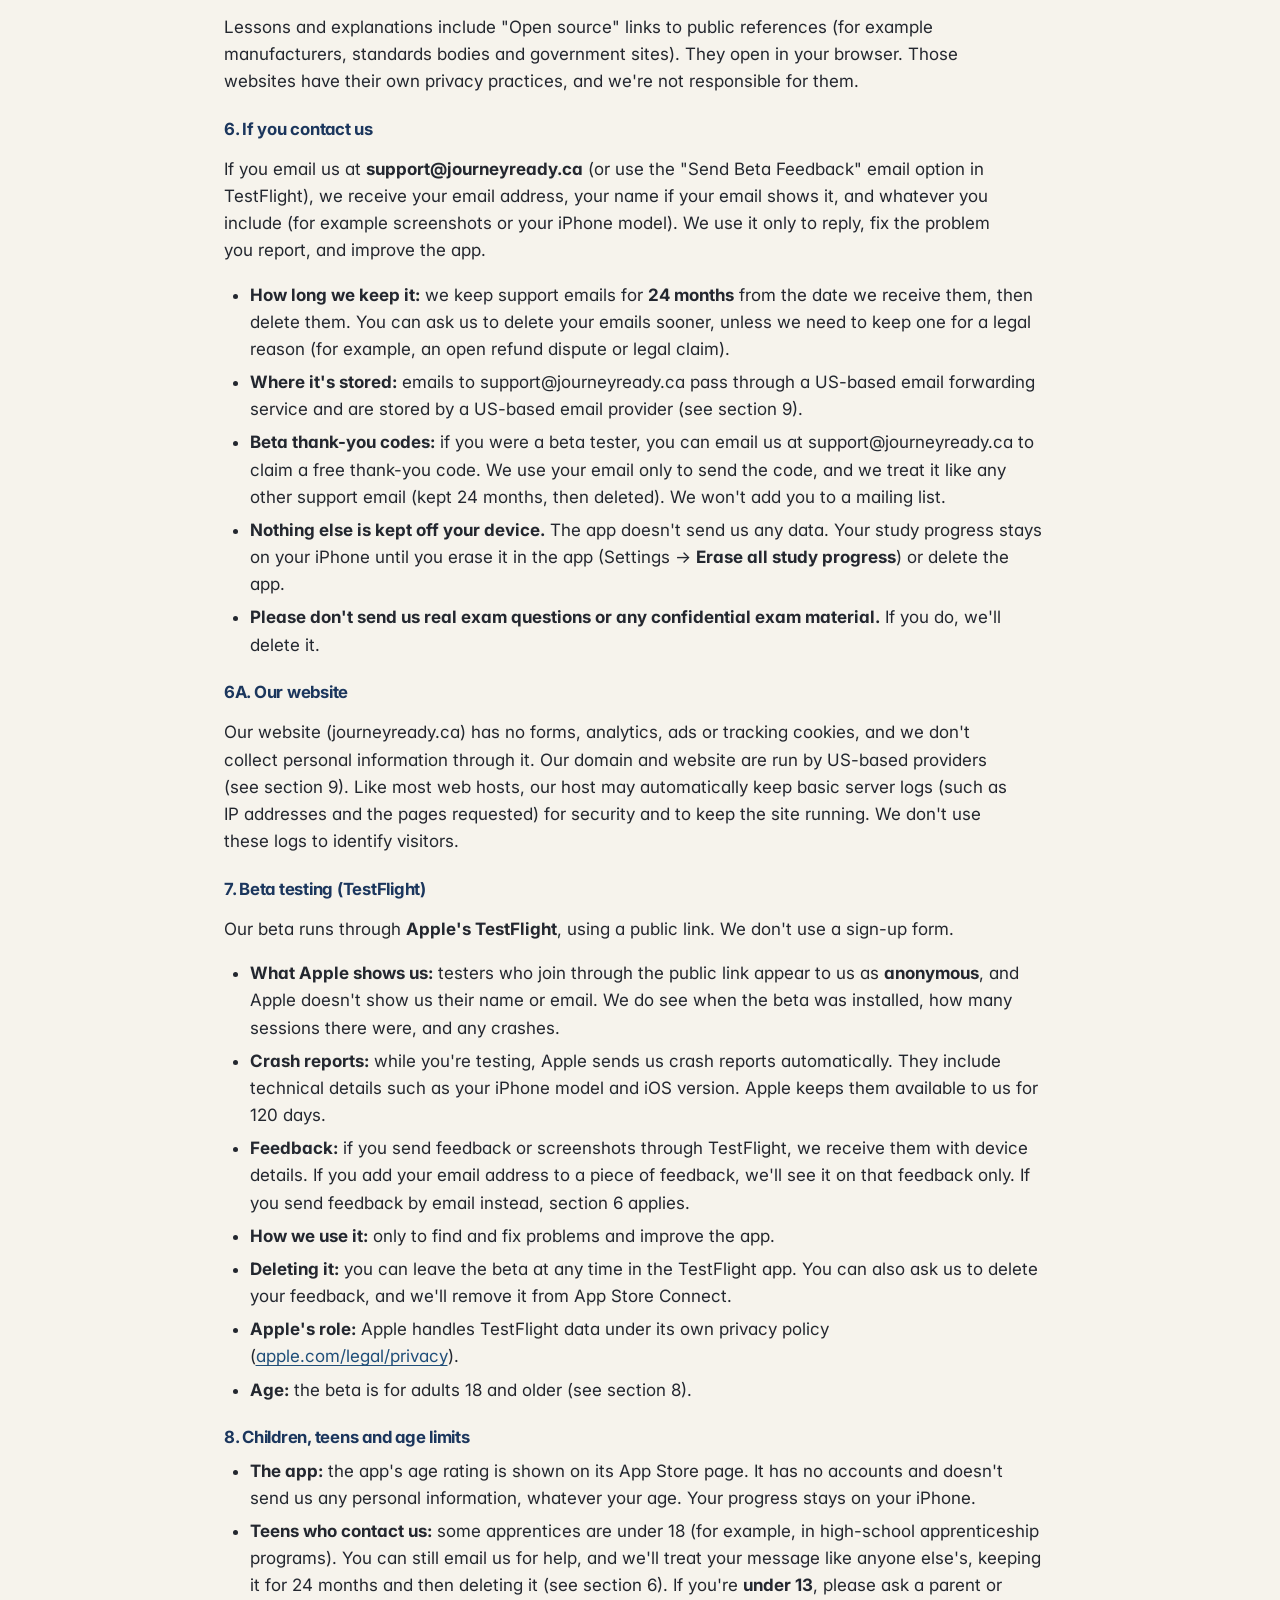
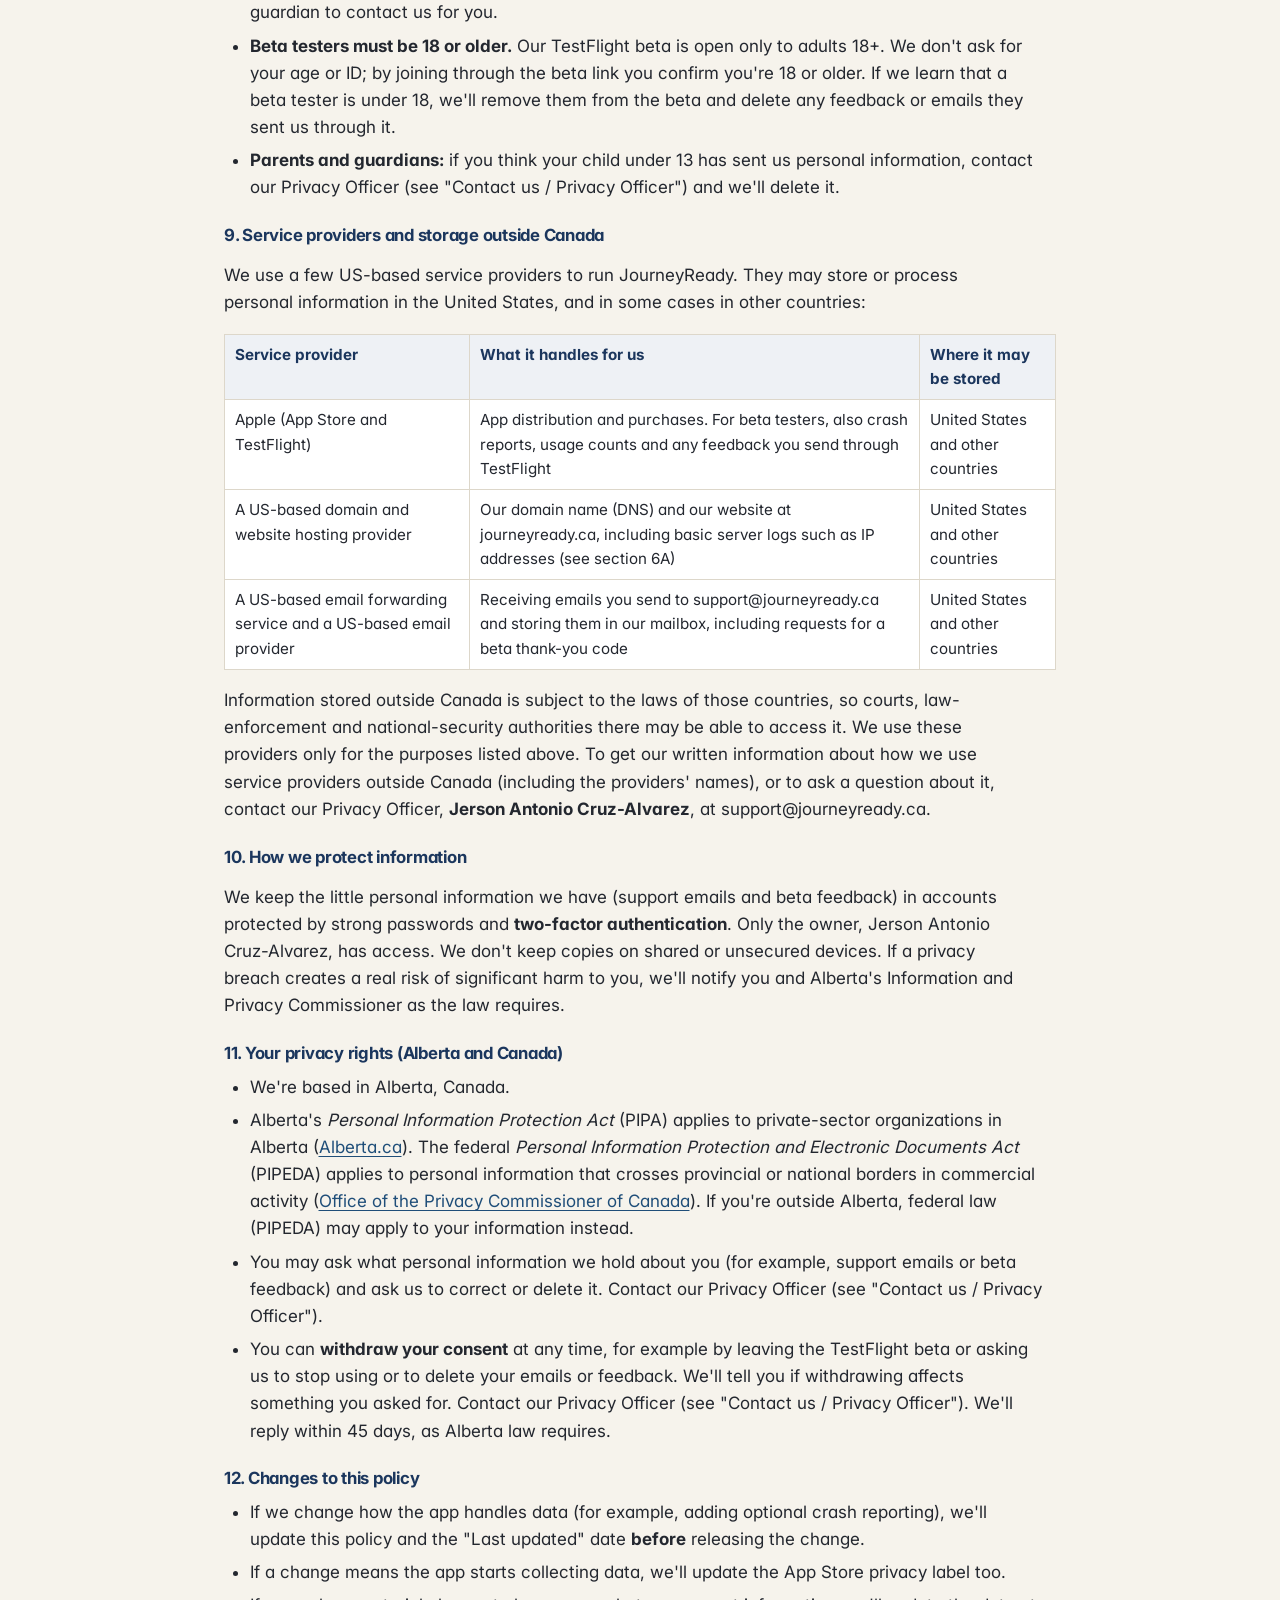
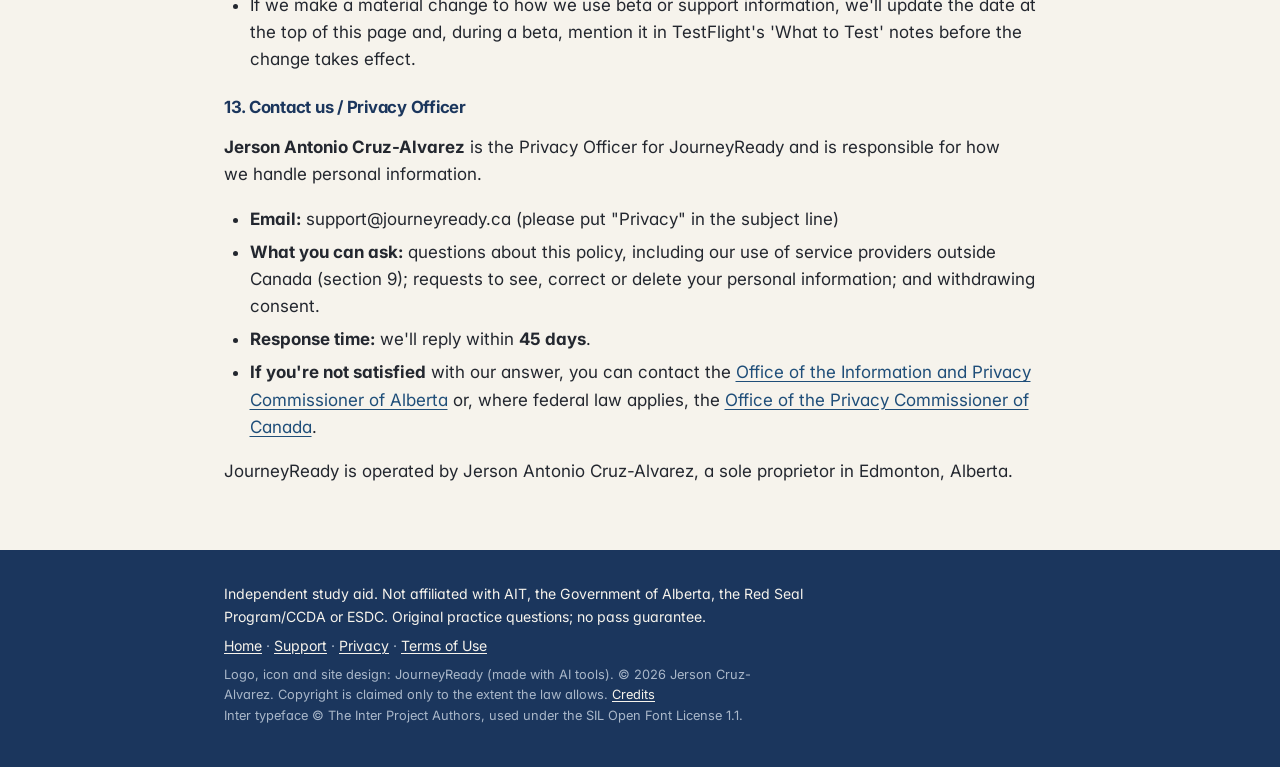
==== commit ddcddd0f: "Privacy Officer full legal name (design 39e66b4)" ====
--- a/privacy/index.html
+++ b/privacy/index.html
@@ -106,9 +106,9 @@
 </tbody>
 </table>
 <p>Information stored outside Canada is subject to the laws of those countries, so courts, law-enforcement and national-security authorities there may be able to access it. We use these providers only for the purposes listed above.
-To get our written information about how we use service providers outside Canada (including the providers' names), or to ask a question about it, contact our Privacy Officer, <strong>Jerson Cruz-Alvarez</strong>, at support@journeyready.ca.</p>
+To get our written information about how we use service providers outside Canada (including the providers' names), or to ask a question about it, contact our Privacy Officer, <strong>Jerson Antonio Cruz-Alvarez</strong>, at support@journeyready.ca.</p>
 <h4>10. How we protect information</h4>
-<p>We keep the little personal information we have (support emails and beta feedback) in accounts protected by strong passwords and <strong>two-factor authentication</strong>. Only the owner, Jerson Cruz-Alvarez, has access. We don't keep copies on shared or unsecured devices. If a privacy breach creates a real risk of significant harm to you, we'll notify you and Alberta's Information and Privacy Commissioner as the law requires.</p>
+<p>We keep the little personal information we have (support emails and beta feedback) in accounts protected by strong passwords and <strong>two-factor authentication</strong>. Only the owner, Jerson Antonio Cruz-Alvarez, has access. We don't keep copies on shared or unsecured devices. If a privacy breach creates a real risk of significant harm to you, we'll notify you and Alberta's Information and Privacy Commissioner as the law requires.</p>
 <h4>11. Your privacy rights (Alberta and Canada)</h4>
 <ul>
 <li>We're based in Alberta, Canada.</li>
@@ -123,7 +123,7 @@
 <li>If we make a material change to how we use beta or support information, we'll update the date at the top of this page and, during a beta, mention it in TestFlight's 'What to Test' notes before the change takes effect.</li>
 </ul>
 <h4>13. Contact us / Privacy Officer</h4>
-<p><strong>Jerson Cruz-Alvarez</strong> is the Privacy Officer for JourneyReady and is responsible for how we handle personal information.</p>
+<p><strong>Jerson Antonio Cruz-Alvarez</strong> is the Privacy Officer for JourneyReady and is responsible for how we handle personal information.</p>
 <ul>
 <li><strong>Email:</strong> support@journeyready.ca (please put "Privacy" in the subject line)</li>
 <li><strong>What you can ask:</strong> questions about this policy, including our use of service providers outside Canada (section 9); requests to see, correct or delete your personal information; and withdrawing consent.</li>
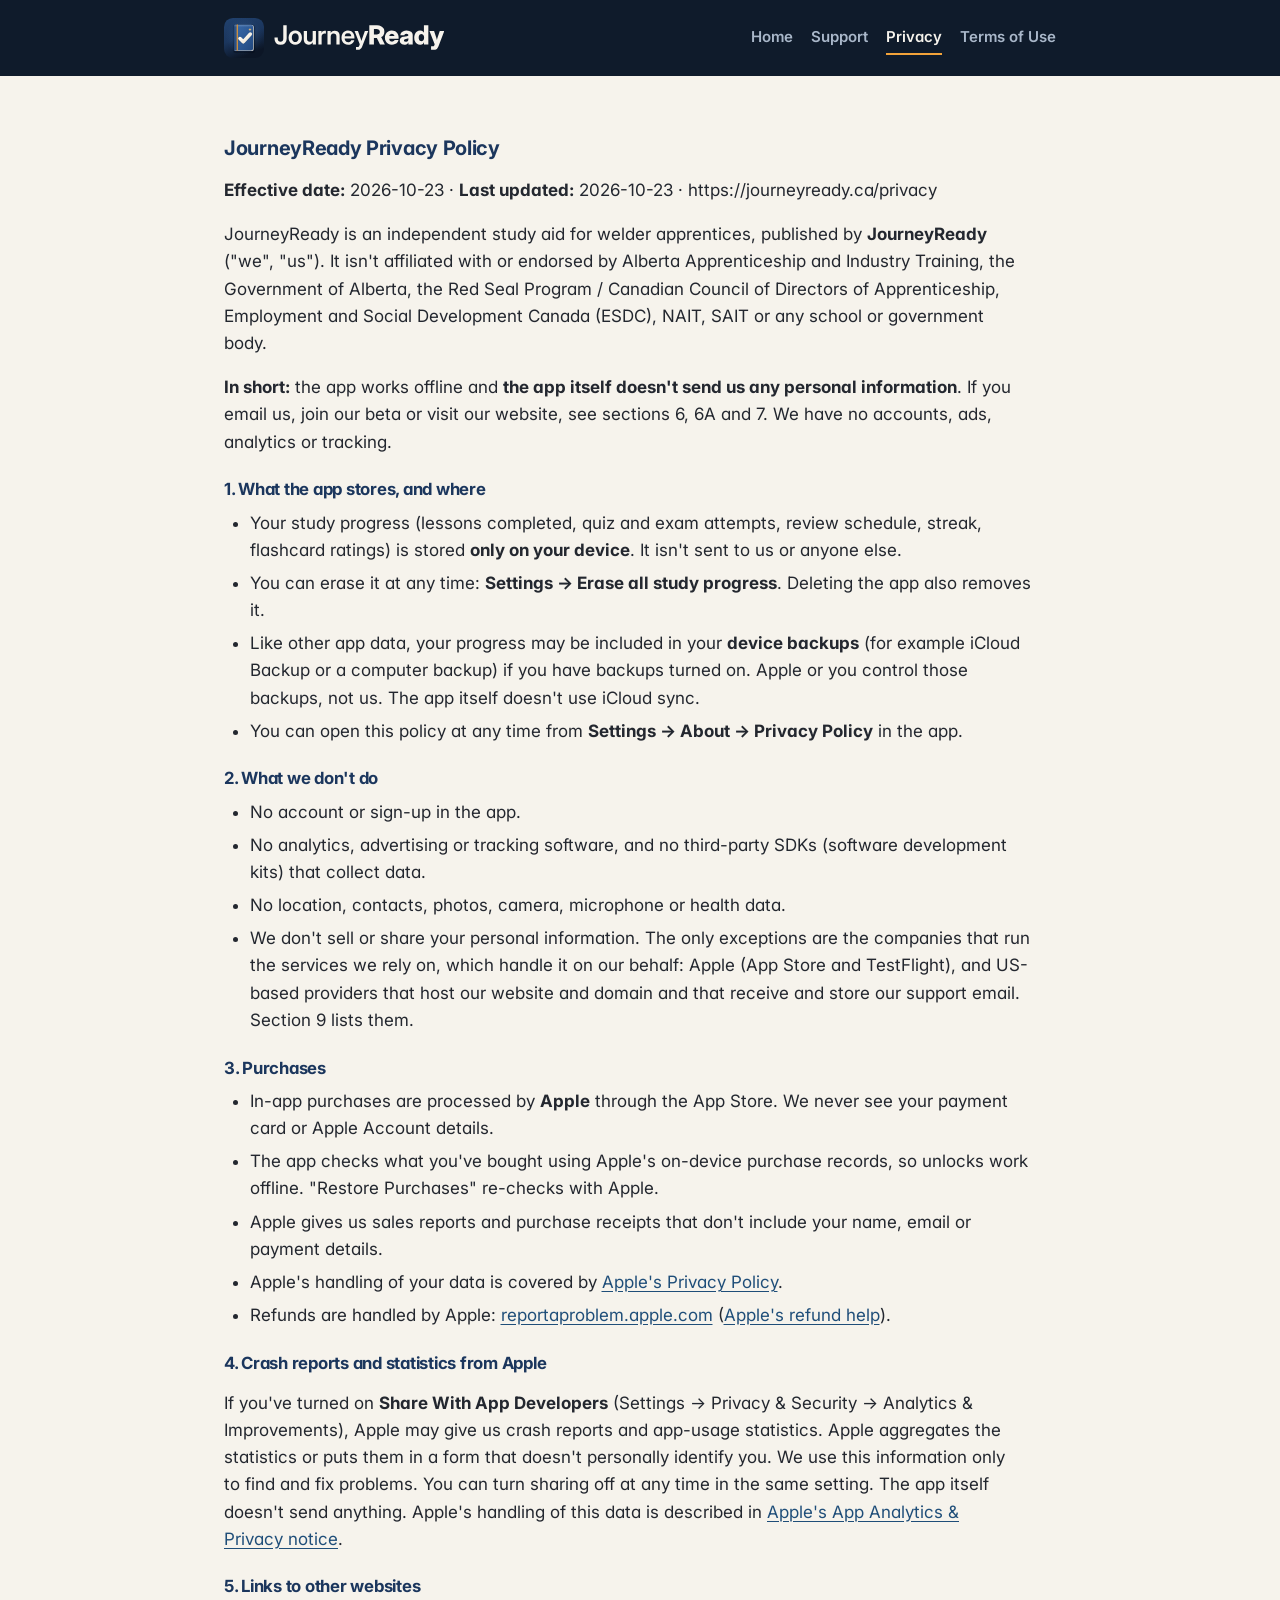
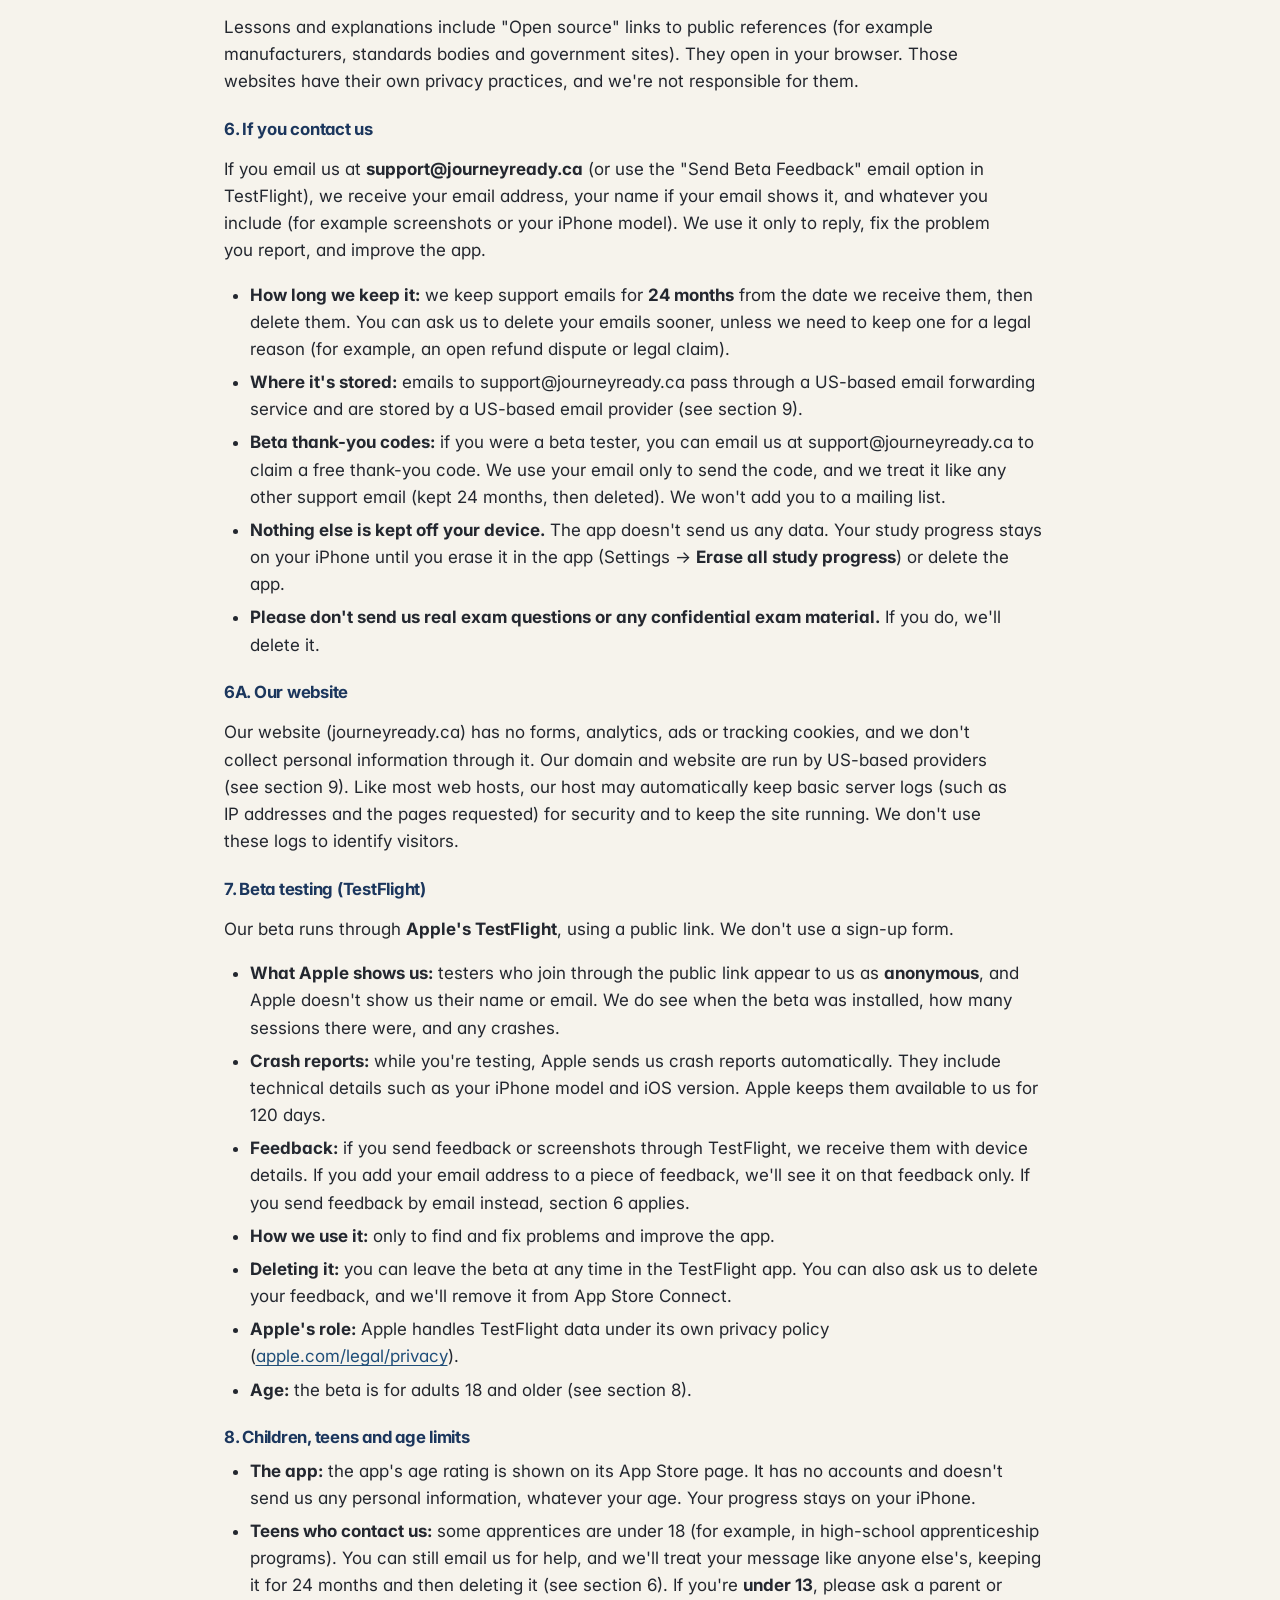
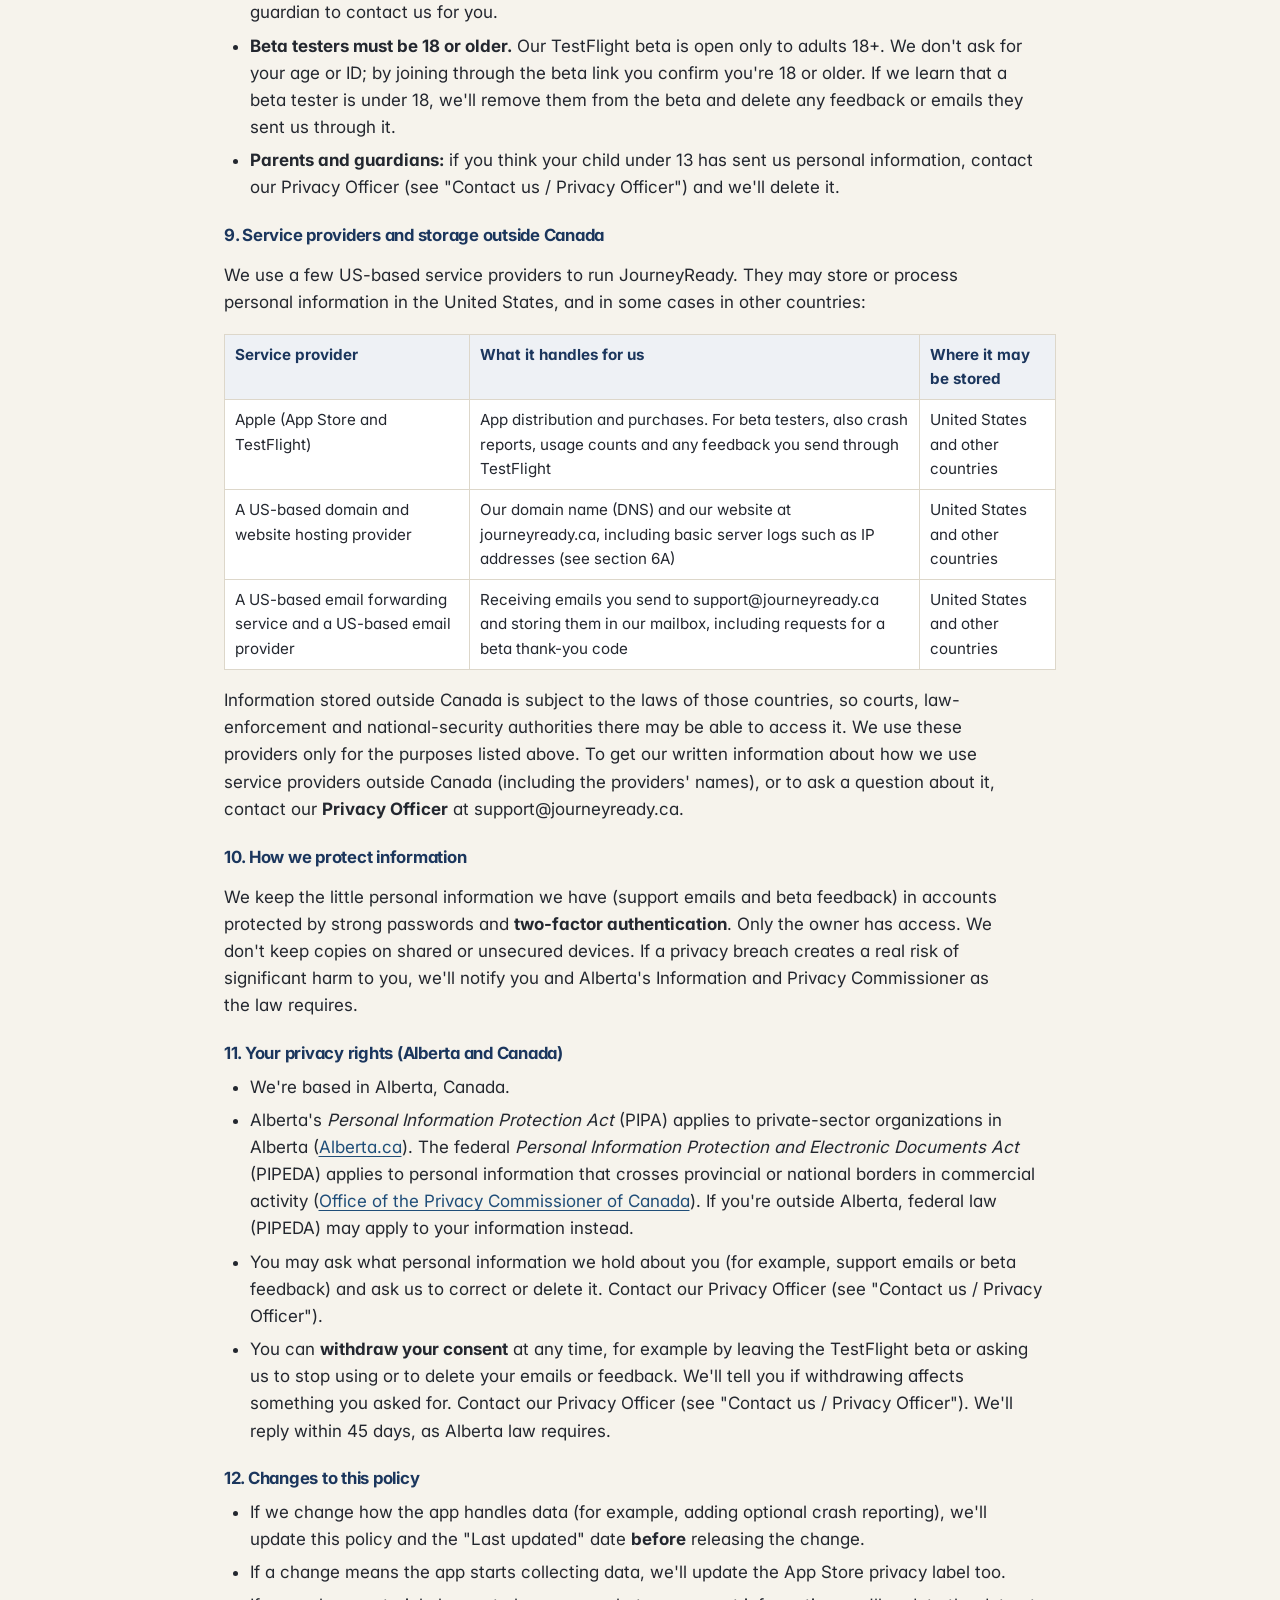
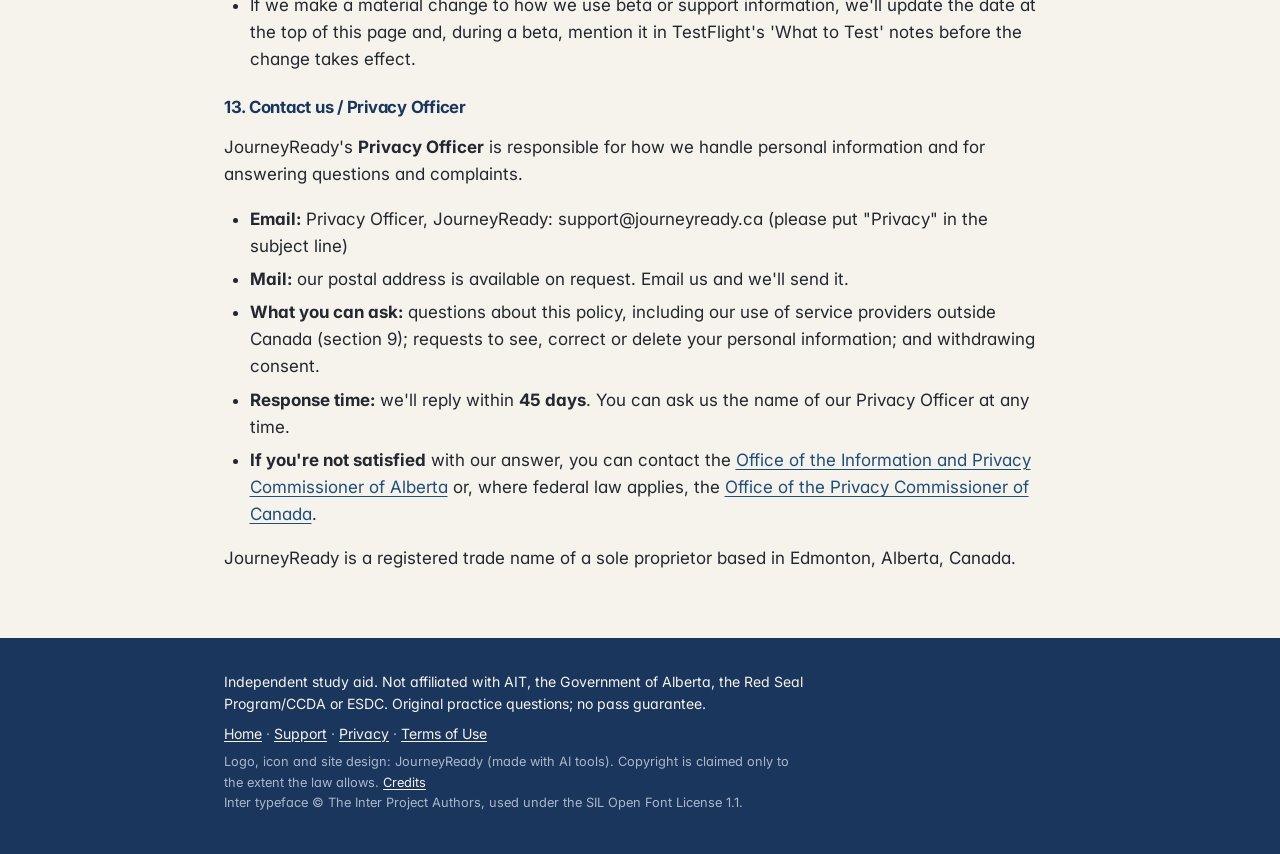
==== commit d57857ae: "Minimal operator name: JourneyReady (trade name TN28638112)" ====
--- a/privacy/index.html
+++ b/privacy/index.html
@@ -20,7 +20,7 @@
 <main class="wrap content">
 <h3>JourneyReady Privacy Policy</h3>
 <p><strong>Effective date:</strong> 2026-10-23  ·  <strong>Last updated:</strong> 2026-10-23  ·  https://journeyready.ca/privacy</p>
-<p>JourneyReady is an independent study aid for welder apprentices, published by Jerson Antonio Cruz-Alvarez ("we", "us"). It isn't affiliated with or endorsed by Alberta Apprenticeship and Industry Training, the Government of Alberta, the Red Seal Program / Canadian Council of Directors of Apprenticeship, Employment and Social Development Canada (ESDC), NAIT, SAIT or any school or government body.</p>
+<p>JourneyReady is an independent study aid for welder apprentices, published by <strong>JourneyReady</strong> ("we", "us"). It isn't affiliated with or endorsed by Alberta Apprenticeship and Industry Training, the Government of Alberta, the Red Seal Program / Canadian Council of Directors of Apprenticeship, Employment and Social Development Canada (ESDC), NAIT, SAIT or any school or government body.</p>
 <p><strong>In short:</strong> the app works offline and <strong>the app itself doesn't send us any personal information</strong>. If you email us, join our beta or visit our website, see sections 6, 6A and 7. We have no accounts, ads, analytics or tracking.</p>
 <h4>1. What the app stores, and where</h4>
 <ul>
@@ -106,9 +106,9 @@
 </tbody>
 </table>
 <p>Information stored outside Canada is subject to the laws of those countries, so courts, law-enforcement and national-security authorities there may be able to access it. We use these providers only for the purposes listed above.
-To get our written information about how we use service providers outside Canada (including the providers' names), or to ask a question about it, contact our Privacy Officer, <strong>Jerson Antonio Cruz-Alvarez</strong>, at support@journeyready.ca.</p>
+To get our written information about how we use service providers outside Canada (including the providers' names), or to ask a question about it, contact our <strong>Privacy Officer</strong> at support@journeyready.ca.</p>
 <h4>10. How we protect information</h4>
-<p>We keep the little personal information we have (support emails and beta feedback) in accounts protected by strong passwords and <strong>two-factor authentication</strong>. Only the owner, Jerson Antonio Cruz-Alvarez, has access. We don't keep copies on shared or unsecured devices. If a privacy breach creates a real risk of significant harm to you, we'll notify you and Alberta's Information and Privacy Commissioner as the law requires.</p>
+<p>We keep the little personal information we have (support emails and beta feedback) in accounts protected by strong passwords and <strong>two-factor authentication</strong>. Only the owner has access. We don't keep copies on shared or unsecured devices. If a privacy breach creates a real risk of significant harm to you, we'll notify you and Alberta's Information and Privacy Commissioner as the law requires.</p>
 <h4>11. Your privacy rights (Alberta and Canada)</h4>
 <ul>
 <li>We're based in Alberta, Canada.</li>
@@ -123,19 +123,20 @@
 <li>If we make a material change to how we use beta or support information, we'll update the date at the top of this page and, during a beta, mention it in TestFlight's 'What to Test' notes before the change takes effect.</li>
 </ul>
 <h4>13. Contact us / Privacy Officer</h4>
-<p><strong>Jerson Antonio Cruz-Alvarez</strong> is the Privacy Officer for JourneyReady and is responsible for how we handle personal information.</p>
+<p>JourneyReady's <strong>Privacy Officer</strong> is responsible for how we handle personal information and for answering questions and complaints.</p>
 <ul>
-<li><strong>Email:</strong> support@journeyready.ca (please put "Privacy" in the subject line)</li>
+<li><strong>Email:</strong> Privacy Officer, JourneyReady: support@journeyready.ca (please put "Privacy" in the subject line)</li>
+<li><strong>Mail:</strong> our postal address is available on request. Email us and we'll send it.</li>
 <li><strong>What you can ask:</strong> questions about this policy, including our use of service providers outside Canada (section 9); requests to see, correct or delete your personal information; and withdrawing consent.</li>
-<li><strong>Response time:</strong> we'll reply within <strong>45 days</strong>.</li>
+<li><strong>Response time:</strong> we'll reply within <strong>45 days</strong>. You can ask us the name of our Privacy Officer at any time.</li>
 <li><strong>If you're not satisfied</strong> with our answer, you can contact the <a href="https://oipc.ab.ca/">Office of the Information and Privacy Commissioner of Alberta</a> or, where federal law applies, the <a href="https://www.priv.gc.ca/">Office of the Privacy Commissioner of Canada</a>.</li>
 </ul>
-<p>JourneyReady is operated by Jerson Antonio Cruz-Alvarez, a sole proprietor in Edmonton, Alberta.</p>
+<p>JourneyReady is a registered trade name of a sole proprietor based in Edmonton, Alberta, Canada.</p>
 </main>
 <footer class="site-footer"><div class="wrap">
   <p class="site-disclaimer">Independent study aid. Not affiliated with AIT, the Government of Alberta, the Red Seal Program/CCDA or ESDC. Original practice questions; no pass guarantee.</p>
   <p><a href="/">Home</a> · <a href="/support/">Support</a> · <a href="/privacy/">Privacy</a> · <a href="/terms/">Terms of Use</a></p>
-  <p class="credit">Logo, icon and site design: JourneyReady (made with AI tools). © 2026 Jerson Cruz-Alvarez. Copyright is claimed only to the extent the law allows. <a href="/support/#credits">Credits</a><br>Inter typeface © The Inter Project Authors, used under the SIL Open Font License 1.1.</p>
+  <p class="credit">Logo, icon and site design: JourneyReady (made with AI tools). Copyright is claimed only to the extent the law allows. <a href="/support/#credits">Credits</a><br>Inter typeface © The Inter Project Authors, used under the SIL Open Font License 1.1.</p>
 </div></footer>
 </body>
 </html>
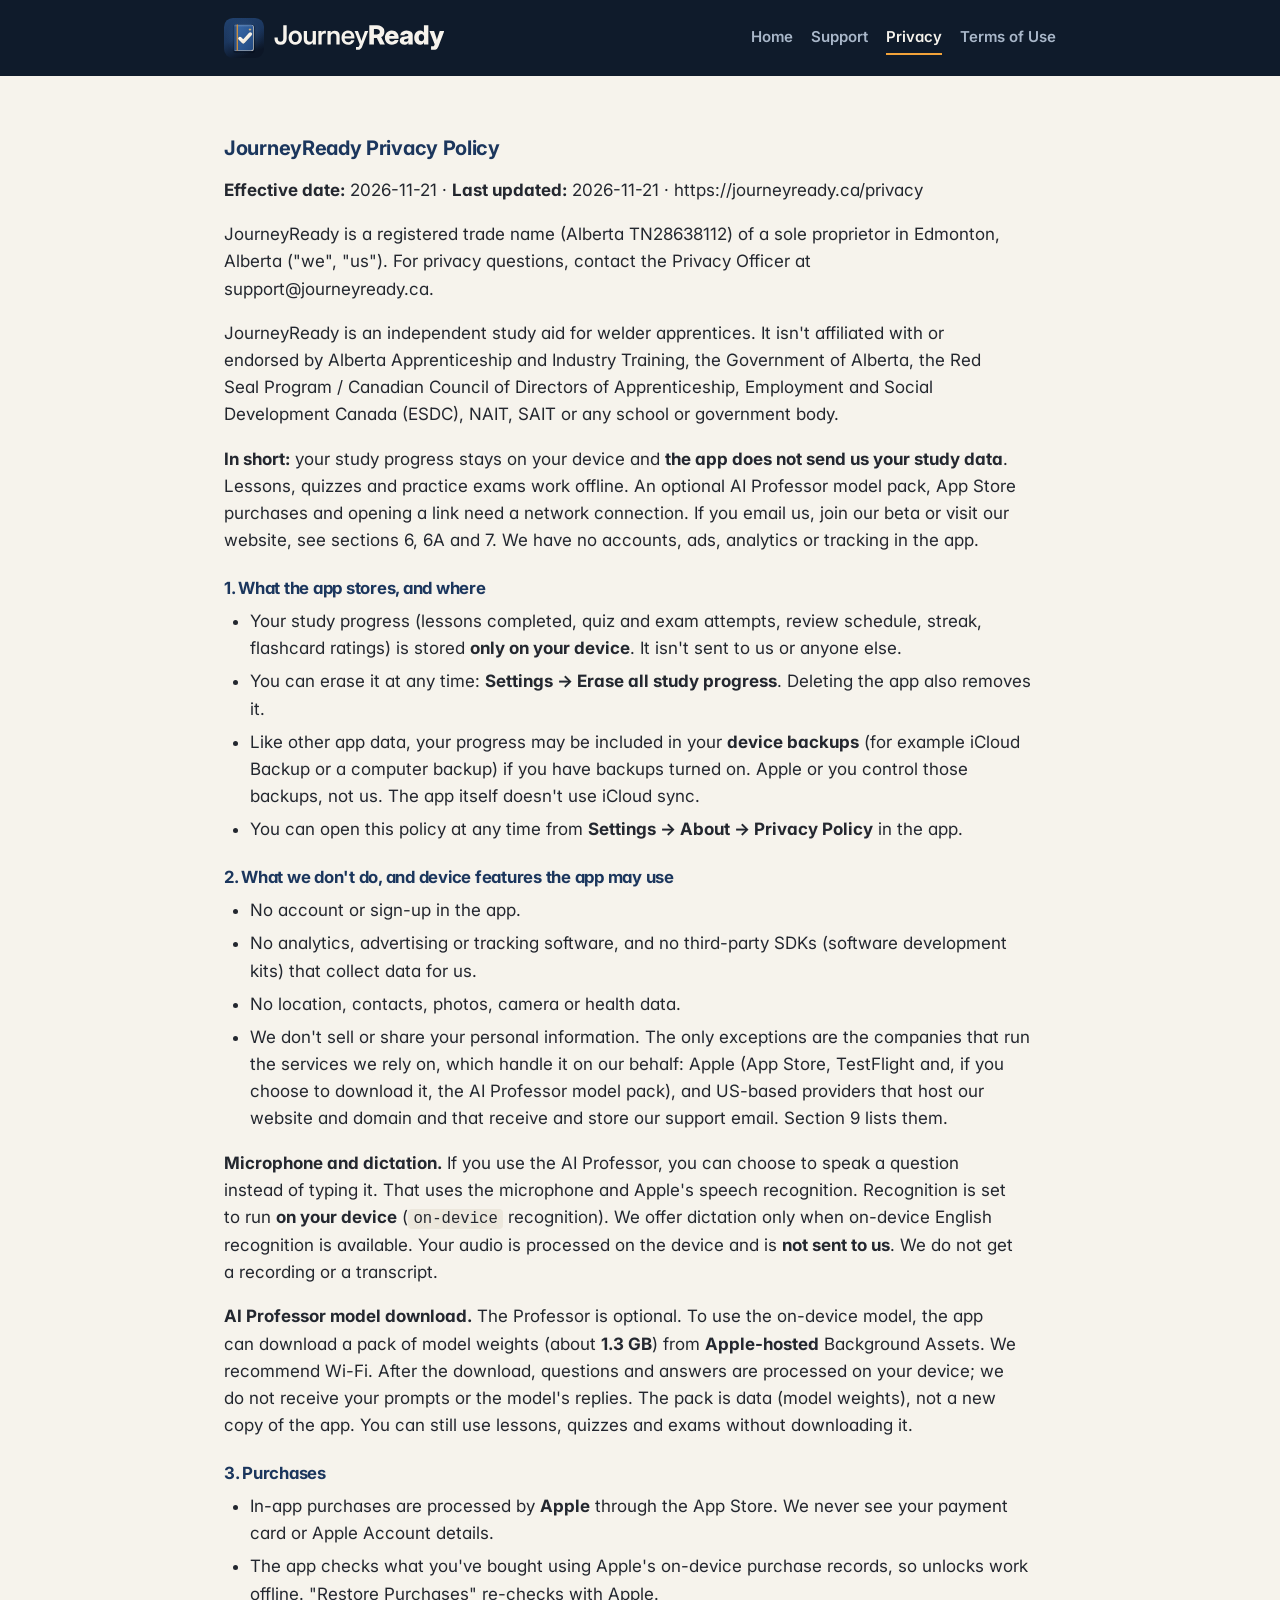
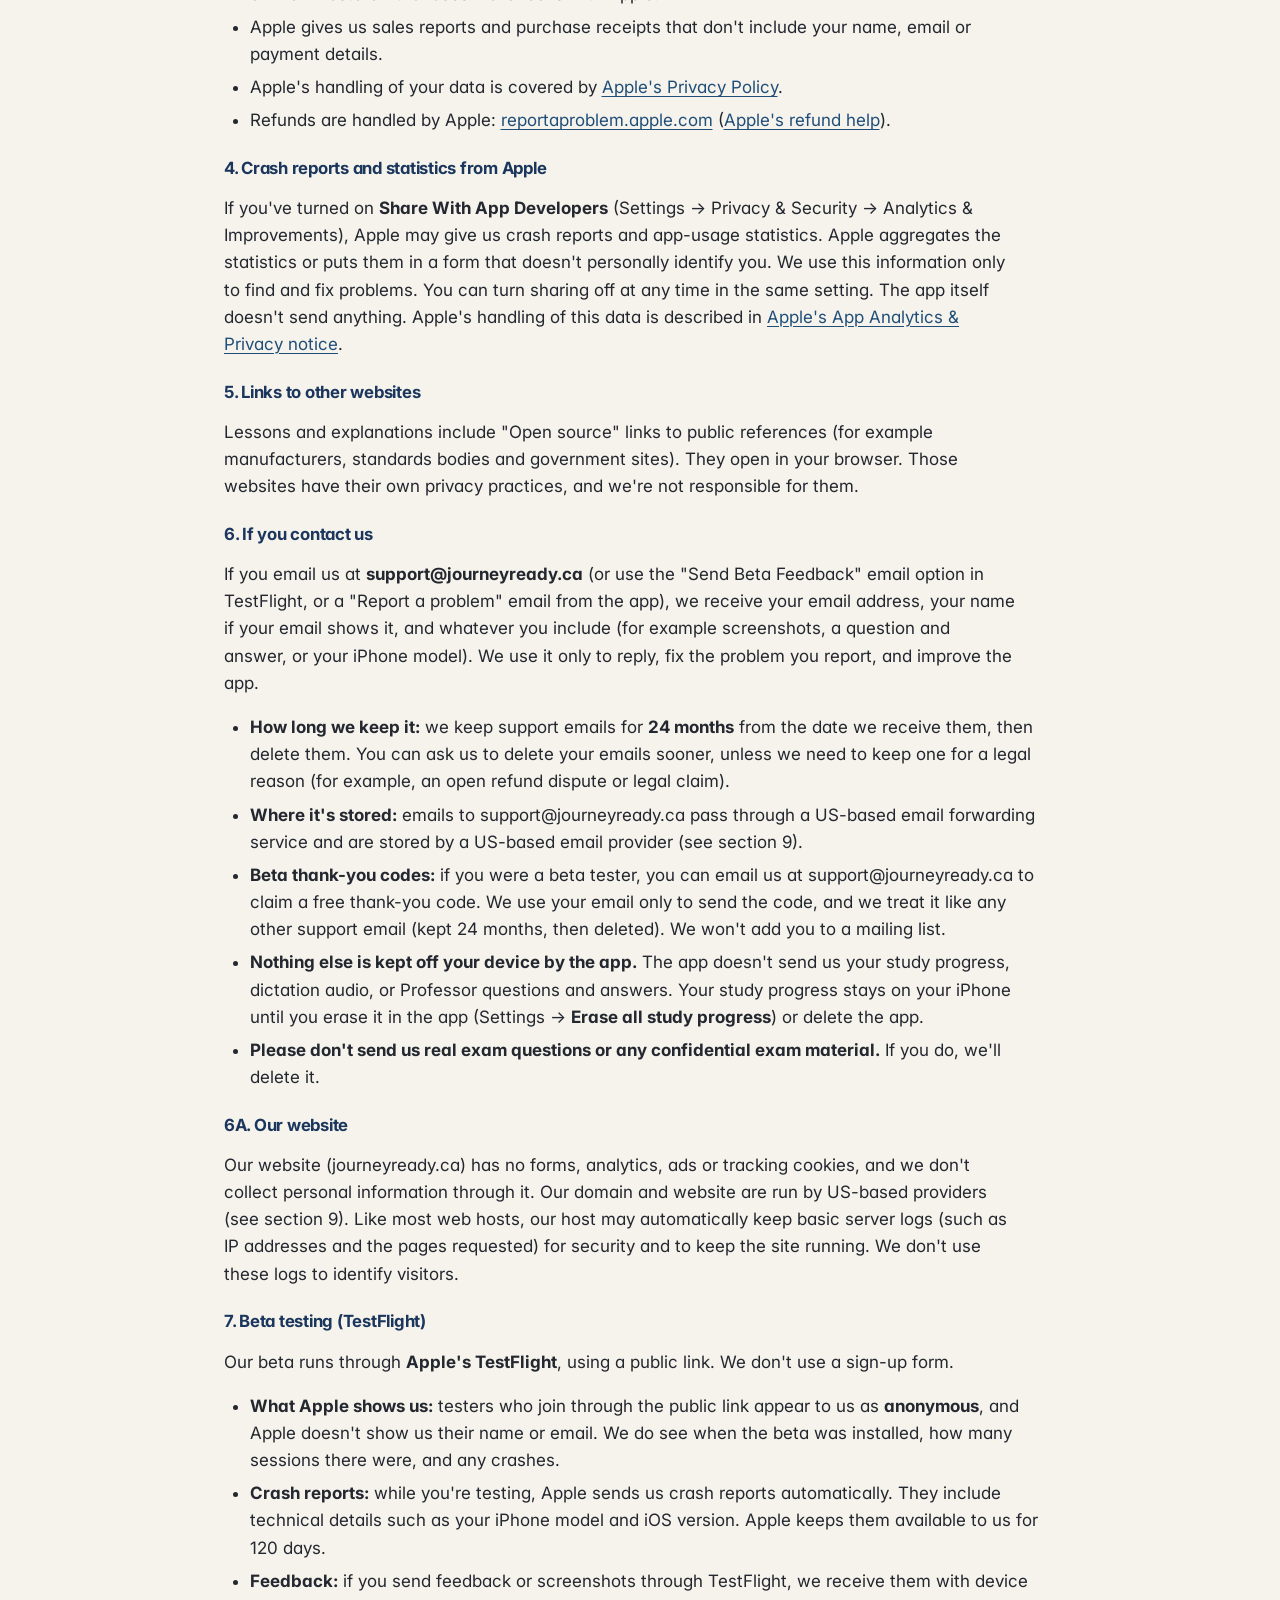
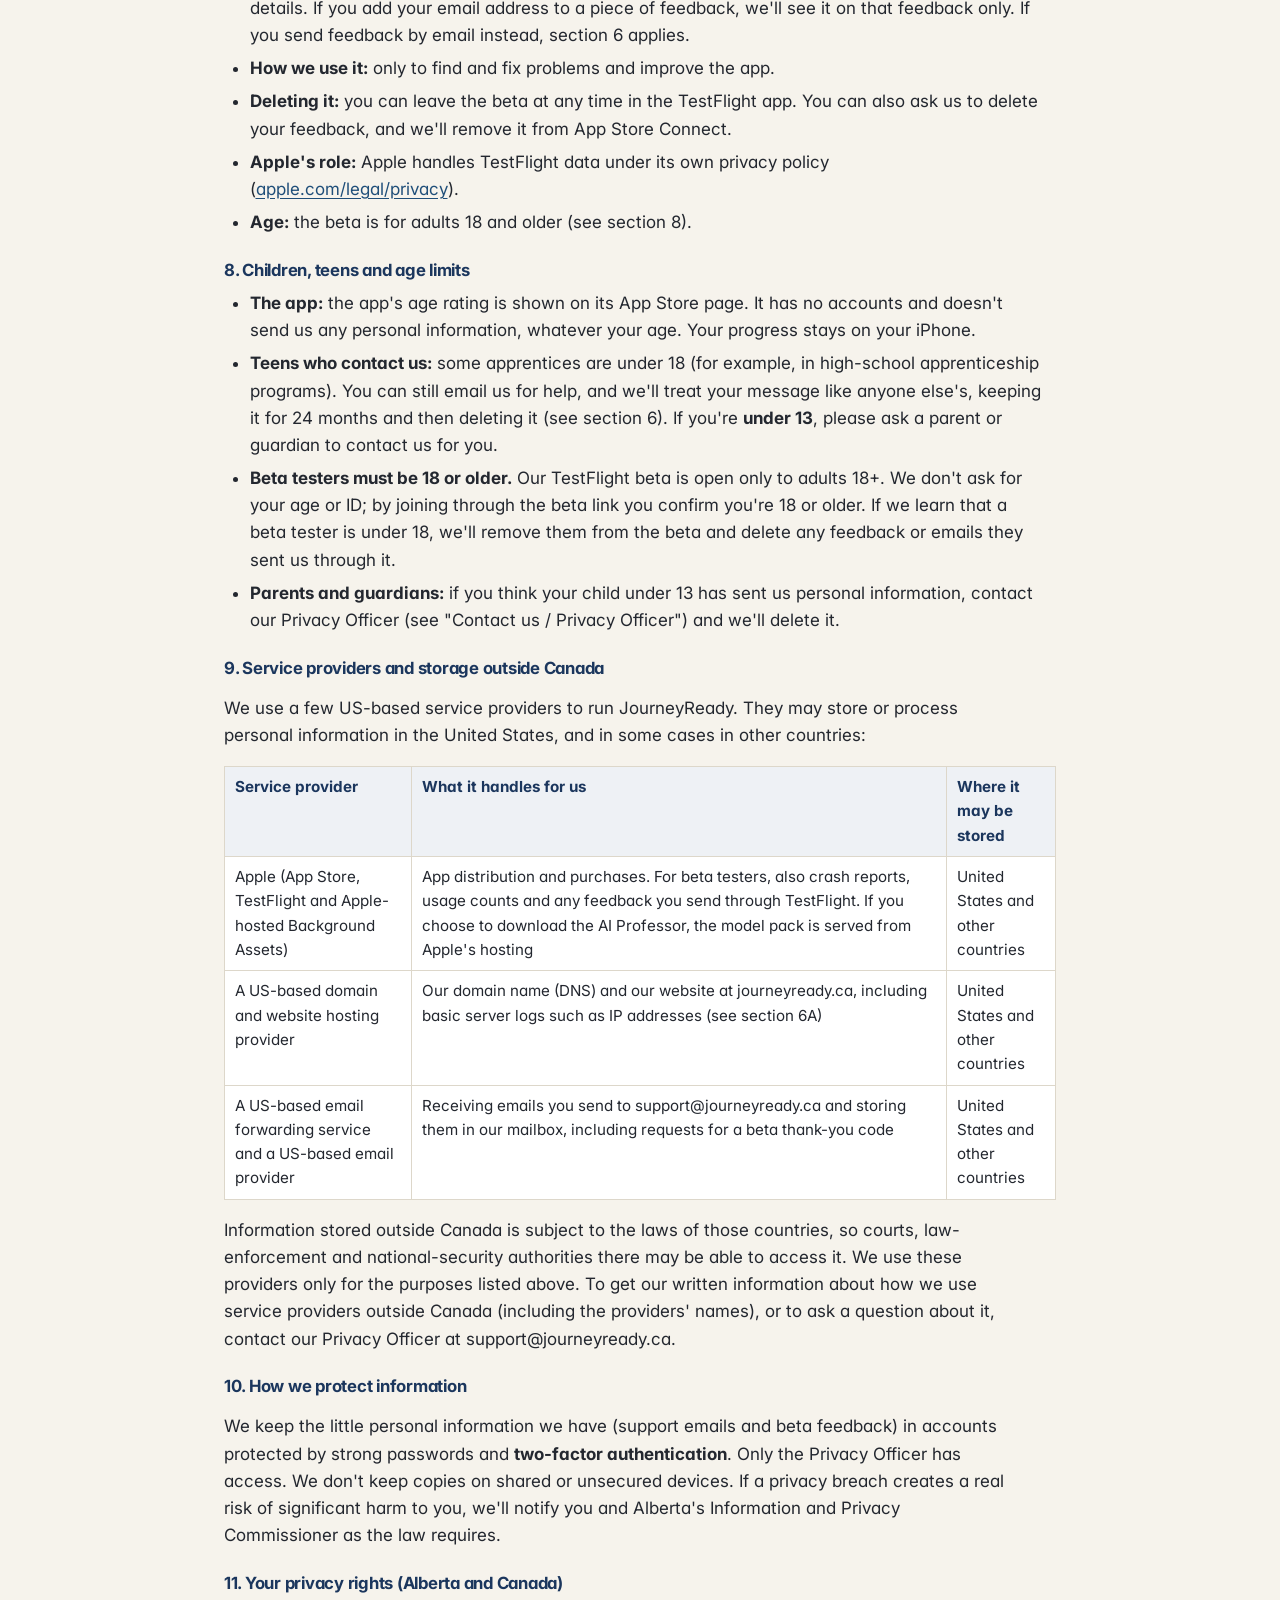
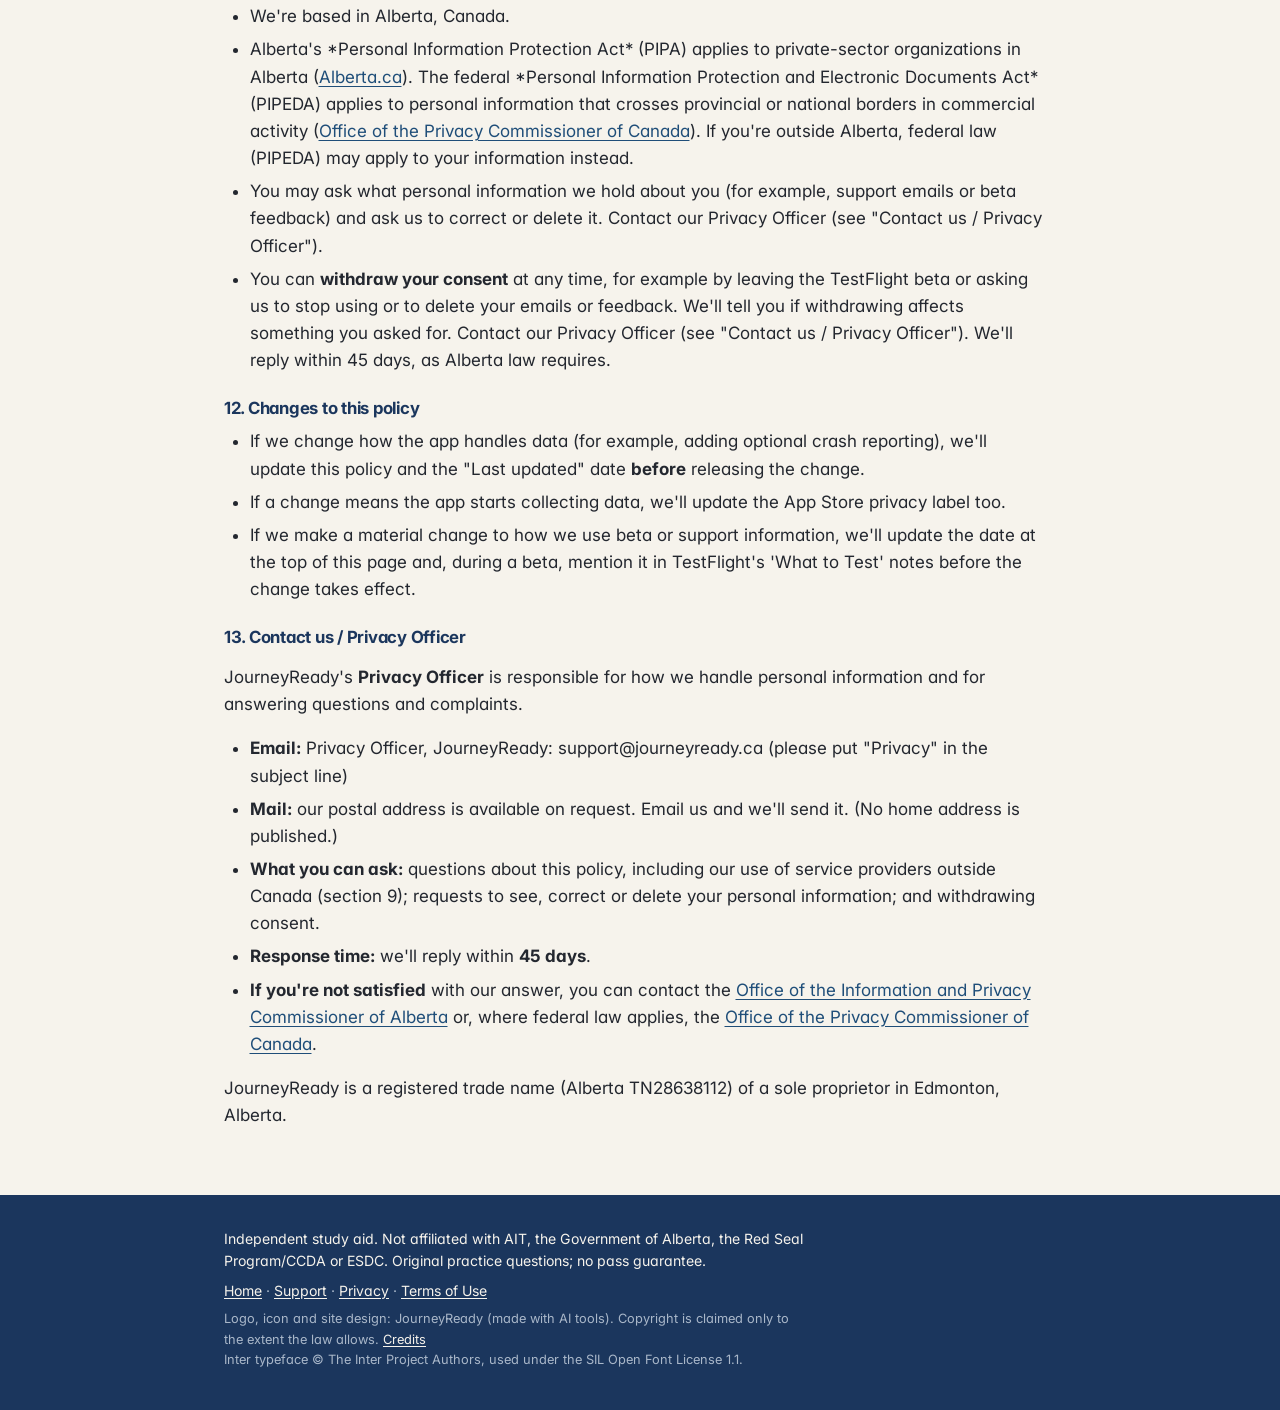
==== commit 087d69d6: "Publish privacy, terms and offline wording for the AI Professor Replace the live Oct 23/24 pages wit" ====
--- a/privacy/index.html
+++ b/privacy/index.html
@@ -19,119 +19,102 @@
 </div></div>
 <main class="wrap content">
 <h3>JourneyReady Privacy Policy</h3>
-<p><strong>Effective date:</strong> 2026-10-23  ·  <strong>Last updated:</strong> 2026-10-23  ·  https://journeyready.ca/privacy</p>
-<p>JourneyReady is an independent study aid for welder apprentices, published by <strong>JourneyReady</strong> ("we", "us"). It isn't affiliated with or endorsed by Alberta Apprenticeship and Industry Training, the Government of Alberta, the Red Seal Program / Canadian Council of Directors of Apprenticeship, Employment and Social Development Canada (ESDC), NAIT, SAIT or any school or government body.</p>
-<p><strong>In short:</strong> the app works offline and <strong>the app itself doesn't send us any personal information</strong>. If you email us, join our beta or visit our website, see sections 6, 6A and 7. We have no accounts, ads, analytics or tracking.</p>
+<p><strong>Effective date:</strong> 2026-11-21  ·  <strong>Last updated:</strong> 2026-11-21  ·  https://journeyready.ca/privacy</p>
+<p>JourneyReady is a registered trade name (Alberta TN28638112) of a sole proprietor in Edmonton, Alberta (&quot;we&quot;, &quot;us&quot;). For privacy questions, contact the Privacy Officer at support@journeyready.ca.</p>
+<p>JourneyReady is an independent study aid for welder apprentices. It isn&#x27;t affiliated with or endorsed by Alberta Apprenticeship and Industry Training, the Government of Alberta, the Red Seal Program / Canadian Council of Directors of Apprenticeship, Employment and Social Development Canada (ESDC), NAIT, SAIT or any school or government body.</p>
+<p><strong>In short:</strong> your study progress stays on your device and <strong>the app does not send us your study data</strong>. Lessons, quizzes and practice exams work offline. An optional AI Professor model pack, App Store purchases and opening a link need a network connection. If you email us, join our beta or visit our website, see sections 6, 6A and 7. We have no accounts, ads, analytics or tracking in the app.</p>
 <h4>1. What the app stores, and where</h4>
 <ul>
-<li>Your study progress (lessons completed, quiz and exam attempts, review schedule, streak, flashcard ratings) is stored <strong>only on your device</strong>. It isn't sent to us or anyone else.</li>
+<li>Your study progress (lessons completed, quiz and exam attempts, review schedule, streak, flashcard ratings) is stored <strong>only on your device</strong>. It isn&#x27;t sent to us or anyone else.</li>
 <li>You can erase it at any time: <strong>Settings → Erase all study progress</strong>. Deleting the app also removes it.</li>
-<li>Like other app data, your progress may be included in your <strong>device backups</strong> (for example iCloud Backup or a computer backup) if you have backups turned on. Apple or you control those backups, not us. The app itself doesn't use iCloud sync.</li>
+<li>Like other app data, your progress may be included in your <strong>device backups</strong> (for example iCloud Backup or a computer backup) if you have backups turned on. Apple or you control those backups, not us. The app itself doesn&#x27;t use iCloud sync.</li>
 <li>You can open this policy at any time from <strong>Settings → About → Privacy Policy</strong> in the app.</li>
 </ul>
-<h4>2. What we don't do</h4>
+<h4>2. What we don&#x27;t do, and device features the app may use</h4>
 <ul>
 <li>No account or sign-up in the app.</li>
-<li>No analytics, advertising or tracking software, and no third-party SDKs (software development kits) that collect data.</li>
-<li>No location, contacts, photos, camera, microphone or health data.</li>
-<li>We don't sell or share your personal information. The only exceptions are the companies that run the services we rely on, which handle it on our behalf: Apple (App Store and TestFlight), and US-based providers that host our website and domain and that receive and store our support email. Section 9 lists them.</li>
+<li>No analytics, advertising or tracking software, and no third-party SDKs (software development kits) that collect data for us.</li>
+<li>No location, contacts, photos, camera or health data.</li>
+<li>We don&#x27;t sell or share your personal information. The only exceptions are the companies that run the services we rely on, which handle it on our behalf: Apple (App Store, TestFlight and, if you choose to download it, the AI Professor model pack), and US-based providers that host our website and domain and that receive and store our support email. Section 9 lists them.</li>
 </ul>
+<p><strong>Microphone and dictation.</strong> If you use the AI Professor, you can choose to speak a question instead of typing it. That uses the microphone and Apple&#x27;s speech recognition. Recognition is set to run <strong>on your device</strong> (<code>on-device</code> recognition). We offer dictation only when on-device English recognition is available. Your audio is processed on the device and is <strong>not sent to us</strong>. We do not get a recording or a transcript.</p>
+<p><strong>AI Professor model download.</strong> The Professor is optional. To use the on-device model, the app can download a pack of model weights (about <strong>1.3 GB</strong>) from <strong>Apple-hosted</strong> Background Assets. We recommend Wi-Fi. After the download, questions and answers are processed on your device; we do not receive your prompts or the model&#x27;s replies. The pack is data (model weights), not a new copy of the app. You can still use lessons, quizzes and exams without downloading it.</p>
 <h4>3. Purchases</h4>
 <ul>
 <li>In-app purchases are processed by <strong>Apple</strong> through the App Store. We never see your payment card or Apple Account details.</li>
-<li>The app checks what you've bought using Apple's on-device purchase records, so unlocks work offline. "Restore Purchases" re-checks with Apple.</li>
-<li>Apple gives us sales reports and purchase receipts that don't include your name, email or payment details.</li>
-<li>Apple's handling of your data is covered by <a href="https://www.apple.com/legal/privacy/">Apple's Privacy Policy</a>.</li>
-<li>Refunds are handled by Apple: <a href="https://reportaproblem.apple.com/">reportaproblem.apple.com</a> (<a href="https://support.apple.com/en-ca/118223">Apple's refund help</a>).</li>
+<li>The app checks what you&#x27;ve bought using Apple&#x27;s on-device purchase records, so unlocks work offline. &quot;Restore Purchases&quot; re-checks with Apple.</li>
+<li>Apple gives us sales reports and purchase receipts that don&#x27;t include your name, email or payment details.</li>
+<li>Apple&#x27;s handling of your data is covered by <a href="https://www.apple.com/legal/privacy/">Apple&#x27;s Privacy Policy</a>.</li>
+<li>Refunds are handled by Apple: <a href="https://reportaproblem.apple.com/">reportaproblem.apple.com</a> (<a href="https://support.apple.com/en-ca/118223">Apple&#x27;s refund help</a>).</li>
 </ul>
 <h4>4. Crash reports and statistics from Apple</h4>
-<p>If you've turned on <strong>Share With App Developers</strong> (Settings → Privacy &amp; Security → Analytics &amp; Improvements), Apple may give us crash reports and app-usage statistics. Apple aggregates the statistics or puts them in a form that doesn't personally identify you. We use this information only to find and fix problems. You can turn sharing off at any time in the same setting. The app itself doesn't send anything. Apple's handling of this data is described in <a href="https://www.apple.com/legal/privacy/data/en/app-analytics/">Apple's App Analytics &amp; Privacy notice</a>.</p>
+<p>If you&#x27;ve turned on <strong>Share With App Developers</strong> (Settings → Privacy &amp; Security → Analytics &amp; Improvements), Apple may give us crash reports and app-usage statistics. Apple aggregates the statistics or puts them in a form that doesn&#x27;t personally identify you. We use this information only to find and fix problems. You can turn sharing off at any time in the same setting. The app itself doesn&#x27;t send anything. Apple&#x27;s handling of this data is described in <a href="https://www.apple.com/legal/privacy/data/en/app-analytics/">Apple&#x27;s App Analytics &amp; Privacy notice</a>.</p>
 <h4>5. Links to other websites</h4>
-<p>Lessons and explanations include "Open source" links to public references (for example manufacturers, standards bodies and government sites). They open in your browser. Those websites have their own privacy practices, and we're not responsible for them.</p>
+<p>Lessons and explanations include &quot;Open source&quot; links to public references (for example manufacturers, standards bodies and government sites). They open in your browser. Those websites have their own privacy practices, and we&#x27;re not responsible for them.</p>
 <h4>6. If you contact us</h4>
-<p>If you email us at <strong>support@journeyready.ca</strong> (or use the "Send Beta Feedback" email option in TestFlight), we receive your email address, your name if your email shows it, and whatever you include (for example screenshots or your iPhone model). We use it only to reply, fix the problem you report, and improve the app.</p>
+<p>If you email us at <strong>support@journeyready.ca</strong> (or use the &quot;Send Beta Feedback&quot; email option in TestFlight, or a &quot;Report a problem&quot; email from the app), we receive your email address, your name if your email shows it, and whatever you include (for example screenshots, a question and answer, or your iPhone model). We use it only to reply, fix the problem you report, and improve the app.</p>
 <ul>
 <li><strong>How long we keep it:</strong> we keep support emails for <strong>24 months</strong> from the date we receive them, then delete them. You can ask us to delete your emails sooner, unless we need to keep one for a legal reason (for example, an open refund dispute or legal claim).</li>
-<li><strong>Where it's stored:</strong> emails to support@journeyready.ca pass through a US-based email forwarding service and are stored by a US-based email provider (see section 9).</li>
-<li><strong>Beta thank-you codes:</strong> if you were a beta tester, you can email us at support@journeyready.ca to claim a free thank-you code. We use your email only to send the code, and we treat it like any other support email (kept 24 months, then deleted). We won't add you to a mailing list.</li>
-<li><strong>Nothing else is kept off your device.</strong> The app doesn't send us any data. Your study progress stays on your iPhone until you erase it in the app (Settings → <strong>Erase all study progress</strong>) or delete the app.</li>
-<li><strong>Please don't send us real exam questions or any confidential exam material.</strong> If you do, we'll delete it.</li>
+<li><strong>Where it&#x27;s stored:</strong> emails to support@journeyready.ca pass through a US-based email forwarding service and are stored by a US-based email provider (see section 9).</li>
+<li><strong>Beta thank-you codes:</strong> if you were a beta tester, you can email us at support@journeyready.ca to claim a free thank-you code. We use your email only to send the code, and we treat it like any other support email (kept 24 months, then deleted). We won&#x27;t add you to a mailing list.</li>
+<li><strong>Nothing else is kept off your device by the app.</strong> The app doesn&#x27;t send us your study progress, dictation audio, or Professor questions and answers. Your study progress stays on your iPhone until you erase it in the app (Settings → <strong>Erase all study progress</strong>) or delete the app.</li>
+<li><strong>Please don&#x27;t send us real exam questions or any confidential exam material.</strong> If you do, we&#x27;ll delete it.</li>
 </ul>
 <h4>6A. Our website</h4>
-<p>Our website (journeyready.ca) has no forms, analytics, ads or tracking cookies, and we don't collect personal information through it. Our domain and website are run by US-based providers (see section 9). Like most web hosts, our host may automatically keep basic server logs (such as IP addresses and the pages requested) for security and to keep the site running. We don't use these logs to identify visitors.</p>
+<p>Our website (journeyready.ca) has no forms, analytics, ads or tracking cookies, and we don&#x27;t collect personal information through it. Our domain and website are run by US-based providers (see section 9). Like most web hosts, our host may automatically keep basic server logs (such as IP addresses and the pages requested) for security and to keep the site running. We don&#x27;t use these logs to identify visitors.</p>
 <h4>7. Beta testing (TestFlight)</h4>
-<p>Our beta runs through <strong>Apple's TestFlight</strong>, using a public link. We don't use a sign-up form.</p>
+<p>Our beta runs through <strong>Apple&#x27;s TestFlight</strong>, using a public link. We don&#x27;t use a sign-up form.</p>
 <ul>
-<li><strong>What Apple shows us:</strong> testers who join through the public link appear to us as <strong>anonymous</strong>, and Apple doesn't show us their name or email. We do see when the beta was installed, how many sessions there were, and any crashes.</li>
-<li><strong>Crash reports:</strong> while you're testing, Apple sends us crash reports automatically. They include technical details such as your iPhone model and iOS version. Apple keeps them available to us for 120 days.</li>
-<li><strong>Feedback:</strong> if you send feedback or screenshots through TestFlight, we receive them with device details. If you add your email address to a piece of feedback, we'll see it on that feedback only. If you send feedback by email instead, section 6 applies.</li>
+<li><strong>What Apple shows us:</strong> testers who join through the public link appear to us as <strong>anonymous</strong>, and Apple doesn&#x27;t show us their name or email. We do see when the beta was installed, how many sessions there were, and any crashes.</li>
+<li><strong>Crash reports:</strong> while you&#x27;re testing, Apple sends us crash reports automatically. They include technical details such as your iPhone model and iOS version. Apple keeps them available to us for 120 days.</li>
+<li><strong>Feedback:</strong> if you send feedback or screenshots through TestFlight, we receive them with device details. If you add your email address to a piece of feedback, we&#x27;ll see it on that feedback only. If you send feedback by email instead, section 6 applies.</li>
 <li><strong>How we use it:</strong> only to find and fix problems and improve the app.</li>
-<li><strong>Deleting it:</strong> you can leave the beta at any time in the TestFlight app. You can also ask us to delete your feedback, and we'll remove it from App Store Connect.</li>
-<li><strong>Apple's role:</strong> Apple handles TestFlight data under its own privacy policy (<a href="https://www.apple.com/legal/privacy/">apple.com/legal/privacy</a>).</li>
+<li><strong>Deleting it:</strong> you can leave the beta at any time in the TestFlight app. You can also ask us to delete your feedback, and we&#x27;ll remove it from App Store Connect.</li>
+<li><strong>Apple&#x27;s role:</strong> Apple handles TestFlight data under its own privacy policy (<a href="https://www.apple.com/legal/privacy/">apple.com/legal/privacy</a>).</li>
 <li><strong>Age:</strong> the beta is for adults 18 and older (see section 8).</li>
 </ul>
 <h4>8. Children, teens and age limits</h4>
 <ul>
-<li><strong>The app:</strong> the app's age rating is shown on its App Store page. It has no accounts and doesn't send us any personal information, whatever your age. Your progress stays on your iPhone.</li>
-<li><strong>Teens who contact us:</strong> some apprentices are under 18 (for example, in high-school apprenticeship programs). You can still email us for help, and we'll treat your message like anyone else's, keeping it for 24 months and then deleting it (see section 6). If you're <strong>under 13</strong>, please ask a parent or guardian to contact us for you.</li>
-<li><strong>Beta testers must be 18 or older.</strong> Our TestFlight beta is open only to adults 18+. We don't ask for your age or ID; by joining through the beta link you confirm you're 18 or older. If we learn that a beta tester is under 18, we'll remove them from the beta and delete any feedback or emails they sent us through it.</li>
-<li><strong>Parents and guardians:</strong> if you think your child under 13 has sent us personal information, contact our Privacy Officer (see "Contact us / Privacy Officer") and we'll delete it.</li>
+<li><strong>The app:</strong> the app's age rating is shown on its App Store page. It has no accounts and doesn&#x27;t send us any personal information, whatever your age. Your progress stays on your iPhone.</li>
+<li><strong>Teens who contact us:</strong> some apprentices are under 18 (for example, in high-school apprenticeship programs). You can still email us for help, and we&#x27;ll treat your message like anyone else&#x27;s, keeping it for 24 months and then deleting it (see section 6). If you&#x27;re <strong>under 13</strong>, please ask a parent or guardian to contact us for you.</li>
+<li><strong>Beta testers must be 18 or older.</strong> Our TestFlight beta is open only to adults 18+. We don&#x27;t ask for your age or ID; by joining through the beta link you confirm you&#x27;re 18 or older. If we learn that a beta tester is under 18, we&#x27;ll remove them from the beta and delete any feedback or emails they sent us through it.</li>
+<li><strong>Parents and guardians:</strong> if you think your child under 13 has sent us personal information, contact our Privacy Officer (see &quot;Contact us / Privacy Officer&quot;) and we&#x27;ll delete it.</li>
 </ul>
 <h4>9. Service providers and storage outside Canada</h4>
 <p>We use a few US-based service providers to run JourneyReady. They may store or process personal information in the United States, and in some cases in other countries:</p>
 <table>
-<thead>
-<tr>
-<th>Service provider</th>
-<th>What it handles for us</th>
-<th>Where it may be stored</th>
-</tr>
-</thead>
+<thead><tr><th>Service provider</th><th>What it handles for us</th><th>Where it may be stored</th></tr></thead>
 <tbody>
-<tr>
-<td>Apple (App Store and TestFlight)</td>
-<td>App distribution and purchases. For beta testers, also crash reports, usage counts and any feedback you send through TestFlight</td>
-<td>United States and other countries</td>
-</tr>
-<tr>
-<td>A US-based domain and website hosting provider</td>
-<td>Our domain name (DNS) and our website at journeyready.ca, including basic server logs such as IP addresses (see section 6A)</td>
-<td>United States and other countries</td>
-</tr>
-<tr>
-<td>A US-based email forwarding service and a US-based email provider</td>
-<td>Receiving emails you send to support@journeyready.ca and storing them in our mailbox, including requests for a beta thank-you code</td>
-<td>United States and other countries</td>
-</tr>
-</tbody>
-</table>
-<p>Information stored outside Canada is subject to the laws of those countries, so courts, law-enforcement and national-security authorities there may be able to access it. We use these providers only for the purposes listed above.
-To get our written information about how we use service providers outside Canada (including the providers' names), or to ask a question about it, contact our <strong>Privacy Officer</strong> at support@journeyready.ca.</p>
+<tr><td>Apple (App Store, TestFlight and Apple-hosted Background Assets)</td><td>App distribution and purchases. For beta testers, also crash reports, usage counts and any feedback you send through TestFlight. If you choose to download the AI Professor, the model pack is served from Apple&#x27;s hosting</td><td>United States and other countries</td></tr>
+<tr><td>A US-based domain and website hosting provider</td><td>Our domain name (DNS) and our website at journeyready.ca, including basic server logs such as IP addresses (see section 6A)</td><td>United States and other countries</td></tr>
+<tr><td>A US-based email forwarding service and a US-based email provider</td><td>Receiving emails you send to support@journeyready.ca and storing them in our mailbox, including requests for a beta thank-you code</td><td>United States and other countries</td></tr>
+</tbody></table>
+<p>Information stored outside Canada is subject to the laws of those countries, so courts, law-enforcement and national-security authorities there may be able to access it. We use these providers only for the purposes listed above. To get our written information about how we use service providers outside Canada (including the providers&#x27; names), or to ask a question about it, contact our Privacy Officer at support@journeyready.ca.</p>
 <h4>10. How we protect information</h4>
-<p>We keep the little personal information we have (support emails and beta feedback) in accounts protected by strong passwords and <strong>two-factor authentication</strong>. Only the owner has access. We don't keep copies on shared or unsecured devices. If a privacy breach creates a real risk of significant harm to you, we'll notify you and Alberta's Information and Privacy Commissioner as the law requires.</p>
+<p>We keep the little personal information we have (support emails and beta feedback) in accounts protected by strong passwords and <strong>two-factor authentication</strong>. Only the Privacy Officer has access. We don&#x27;t keep copies on shared or unsecured devices. If a privacy breach creates a real risk of significant harm to you, we&#x27;ll notify you and Alberta&#x27;s Information and Privacy Commissioner as the law requires.</p>
 <h4>11. Your privacy rights (Alberta and Canada)</h4>
 <ul>
-<li>We're based in Alberta, Canada.</li>
-<li>Alberta's <em>Personal Information Protection Act</em> (PIPA) applies to private-sector organizations in Alberta (<a href="https://www.alberta.ca/personal-information-protection-act">Alberta.ca</a>). The federal <em>Personal Information Protection and Electronic Documents Act</em> (PIPEDA) applies to personal information that crosses provincial or national borders in commercial activity (<a href="https://www.priv.gc.ca/en/privacy-topics/privacy-laws-in-canada/the-personal-information-protection-and-electronic-documents-act-pipeda/pipeda_brief/">Office of the Privacy Commissioner of Canada</a>). If you're outside Alberta, federal law (PIPEDA) may apply to your information instead.</li>
-<li>You may ask what personal information we hold about you (for example, support emails or beta feedback) and ask us to correct or delete it. Contact our Privacy Officer (see "Contact us / Privacy Officer").</li>
-<li>You can <strong>withdraw your consent</strong> at any time, for example by leaving the TestFlight beta or asking us to stop using or to delete your emails or feedback. We'll tell you if withdrawing affects something you asked for. Contact our Privacy Officer (see "Contact us / Privacy Officer"). We'll reply within 45 days, as Alberta law requires.</li>
+<li>We&#x27;re based in Alberta, Canada.</li>
+<li>Alberta&#x27;s *Personal Information Protection Act* (PIPA) applies to private-sector organizations in Alberta (<a href="https://www.alberta.ca/personal-information-protection-act">Alberta.ca</a>). The federal *Personal Information Protection and Electronic Documents Act* (PIPEDA) applies to personal information that crosses provincial or national borders in commercial activity (<a href="https://www.priv.gc.ca/en/privacy-topics/privacy-laws-in-canada/the-personal-information-protection-and-electronic-documents-act-pipeda/pipeda_brief/">Office of the Privacy Commissioner of Canada</a>). If you&#x27;re outside Alberta, federal law (PIPEDA) may apply to your information instead.</li>
+<li>You may ask what personal information we hold about you (for example, support emails or beta feedback) and ask us to correct or delete it. Contact our Privacy Officer (see &quot;Contact us / Privacy Officer&quot;).</li>
+<li>You can <strong>withdraw your consent</strong> at any time, for example by leaving the TestFlight beta or asking us to stop using or to delete your emails or feedback. We&#x27;ll tell you if withdrawing affects something you asked for. Contact our Privacy Officer (see &quot;Contact us / Privacy Officer&quot;). We&#x27;ll reply within 45 days, as Alberta law requires.</li>
 </ul>
 <h4>12. Changes to this policy</h4>
 <ul>
-<li>If we change how the app handles data (for example, adding optional crash reporting), we'll update this policy and the "Last updated" date <strong>before</strong> releasing the change.</li>
-<li>If a change means the app starts collecting data, we'll update the App Store privacy label too.</li>
-<li>If we make a material change to how we use beta or support information, we'll update the date at the top of this page and, during a beta, mention it in TestFlight's 'What to Test' notes before the change takes effect.</li>
+<li>If we change how the app handles data (for example, adding optional crash reporting), we&#x27;ll update this policy and the &quot;Last updated&quot; date <strong>before</strong> releasing the change.</li>
+<li>If a change means the app starts collecting data, we&#x27;ll update the App Store privacy label too.</li>
+<li>If we make a material change to how we use beta or support information, we&#x27;ll update the date at the top of this page and, during a beta, mention it in TestFlight&#x27;s &#x27;What to Test&#x27; notes before the change takes effect.</li>
 </ul>
 <h4>13. Contact us / Privacy Officer</h4>
-<p>JourneyReady's <strong>Privacy Officer</strong> is responsible for how we handle personal information and for answering questions and complaints.</p>
+<p>JourneyReady&#x27;s <strong>Privacy Officer</strong> is responsible for how we handle personal information and for answering questions and complaints.</p>
 <ul>
-<li><strong>Email:</strong> Privacy Officer, JourneyReady: support@journeyready.ca (please put "Privacy" in the subject line)</li>
-<li><strong>Mail:</strong> our postal address is available on request. Email us and we'll send it.</li>
+<li><strong>Email:</strong> Privacy Officer, JourneyReady: support@journeyready.ca (please put &quot;Privacy&quot; in the subject line)</li>
+<li><strong>Mail:</strong> our postal address is available on request. Email us and we&#x27;ll send it. (No home address is published.)</li>
 <li><strong>What you can ask:</strong> questions about this policy, including our use of service providers outside Canada (section 9); requests to see, correct or delete your personal information; and withdrawing consent.</li>
-<li><strong>Response time:</strong> we'll reply within <strong>45 days</strong>. You can ask us the name of our Privacy Officer at any time.</li>
-<li><strong>If you're not satisfied</strong> with our answer, you can contact the <a href="https://oipc.ab.ca/">Office of the Information and Privacy Commissioner of Alberta</a> or, where federal law applies, the <a href="https://www.priv.gc.ca/">Office of the Privacy Commissioner of Canada</a>.</li>
+<li><strong>Response time:</strong> we&#x27;ll reply within <strong>45 days</strong>.</li>
+<li><strong>If you&#x27;re not satisfied</strong> with our answer, you can contact the <a href="https://oipc.ab.ca/">Office of the Information and Privacy Commissioner of Alberta</a> or, where federal law applies, the <a href="https://www.priv.gc.ca/">Office of the Privacy Commissioner of Canada</a>.</li>
 </ul>
-<p>JourneyReady is a registered trade name of a sole proprietor based in Edmonton, Alberta, Canada.</p>
+<p>JourneyReady is a registered trade name (Alberta TN28638112) of a sole proprietor in Edmonton, Alberta.</p>
 </main>
 <footer class="site-footer"><div class="wrap">
   <p class="site-disclaimer">Independent study aid. Not affiliated with AIT, the Government of Alberta, the Red Seal Program/CCDA or ESDC. Original practice questions; no pass guarantee.</p>
